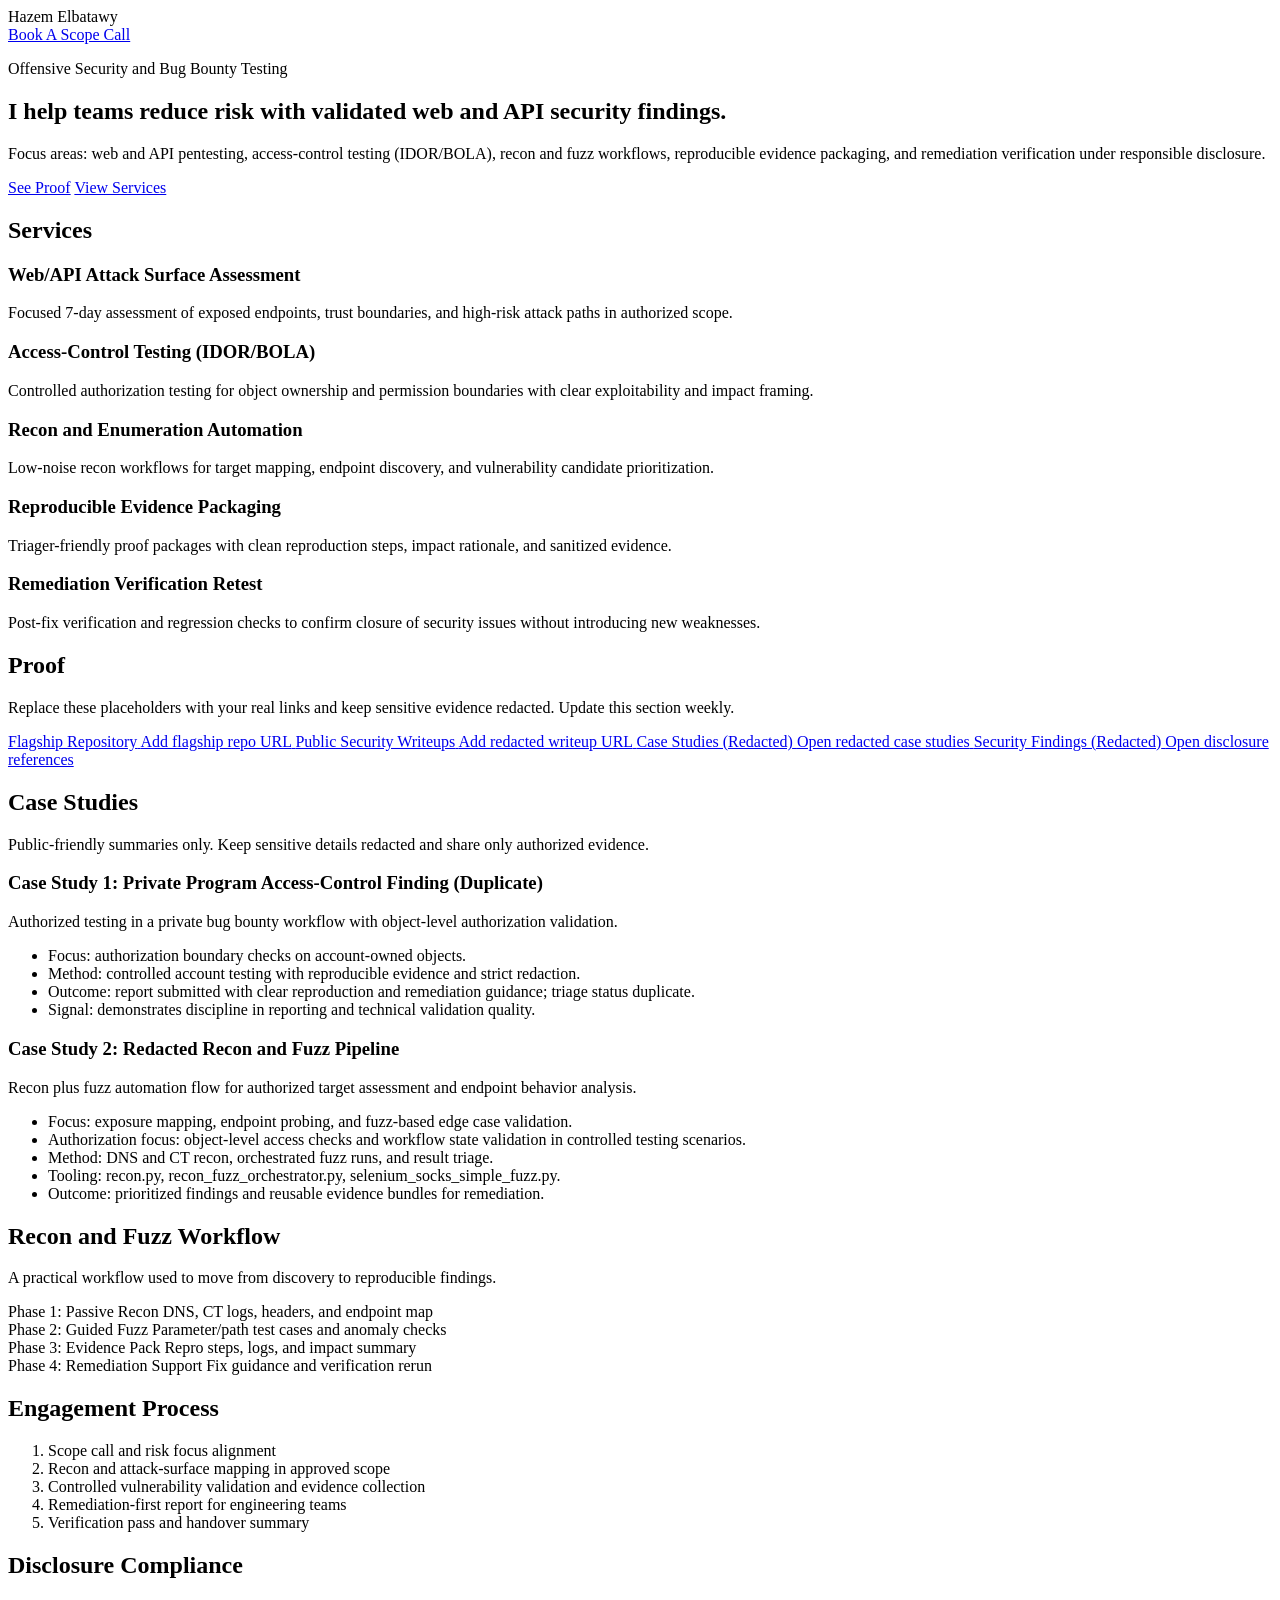
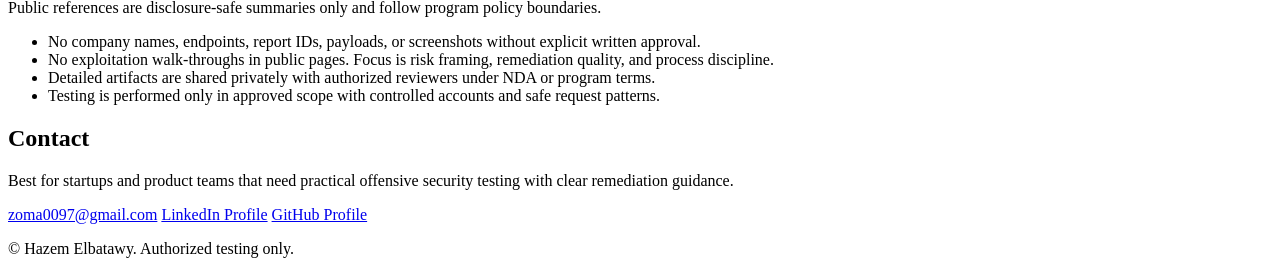
==== docs/index.html @ 7a454ccc "Fix contact mailto link to real email" ====
<!doctype html>
<html lang="en">
  <head>
    <meta charset="UTF-8" />
    <meta name="viewport" content="width=device-width, initial-scale=1.0" />
    <title>Hazem Elbatawy | Offensive Security Researcher</title>
    <meta
      name="description"
      content="Offensive security researcher focused on web and API bug bounty testing, access control validation, recon workflows, and responsible disclosure."
    />
    <link rel="preconnect" href="https://fonts.googleapis.com" />
    <link rel="preconnect" href="https://fonts.gstatic.com" crossorigin />
    <link
      href="https://fonts.googleapis.com/css2?family=Space+Grotesk:wght@400;500;700&family=IBM+Plex+Mono:wght@400;500&display=swap"
      rel="stylesheet"
    />
    <link rel="icon" type="image/svg+xml" href="favicon.svg" />
    <link rel="stylesheet" href="styles.css" />
  </head>
  <body>
    <div class="bg-orb orb-a"></div>
    <div class="bg-orb orb-b"></div>

    <header class="topbar reveal" data-delay="0">
      <div class="brand">Hazem Elbatawy</div>
      <a class="top-cta" href="#contact">Book A Scope Call</a>
    </header>

    <main>
      <section class="hero section reveal" data-delay="80">
        <p class="eyebrow">Offensive Security and Bug Bounty Testing</p>
        <h1>
          I help teams reduce risk with
          <span>validated web and API security findings</span>.
        </h1>
        <p class="lead">
          Focus areas: web and API pentesting, access-control testing (IDOR/BOLA),
          recon and fuzz workflows, reproducible evidence packaging, and
          remediation verification under responsible disclosure.
        </p>
        <div class="hero-actions">
          <a class="btn btn-primary" href="#proof">See Proof</a>
          <a class="btn btn-ghost" href="#services">View Services</a>
        </div>
      </section>

      <section id="services" class="section reveal" data-delay="120">
        <h2>Services</h2>
        <div class="cards">
          <article class="card">
            <h3>Web/API Attack Surface Assessment</h3>
            <p>
              Focused 7-day assessment of exposed endpoints, trust boundaries,
              and high-risk attack paths in authorized scope.
            </p>
          </article>
          <article class="card">
            <h3>Access-Control Testing (IDOR/BOLA)</h3>
            <p>
              Controlled authorization testing for object ownership and
              permission boundaries with clear exploitability and impact framing.
            </p>
          </article>
          <article class="card">
            <h3>Recon and Enumeration Automation</h3>
            <p>
              Low-noise recon workflows for target mapping, endpoint discovery,
              and vulnerability candidate prioritization.
            </p>
          </article>
          <article class="card">
            <h3>Reproducible Evidence Packaging</h3>
            <p>
              Triager-friendly proof packages with clean reproduction steps,
              impact rationale, and sanitized evidence.
            </p>
          </article>
          <article class="card">
            <h3>Remediation Verification Retest</h3>
            <p>
              Post-fix verification and regression checks to confirm closure of
              security issues without introducing new weaknesses.
            </p>
          </article>
        </div>
      </section>

      <section id="proof" class="section reveal" data-delay="160">
        <h2>Proof</h2>
        <p class="section-intro">
          Replace these placeholders with your real links and keep sensitive
          evidence redacted. Update this section weekly.
        </p>
        <div class="proof-grid">
          <a class="proof-item" href="#" aria-label="Flagship repository link">
            <span class="proof-label">Flagship Repository</span>
            <span class="proof-link">Add flagship repo URL</span>
          </a>
          <a class="proof-item" href="#" aria-label="Top pull requests link">
            <span class="proof-label">Public Security Writeups</span>
            <span class="proof-link">Add redacted writeup URL</span>
          </a>
          <a class="proof-item" href="case-studies.html" aria-label="Case studies link">
            <span class="proof-label">Case Studies (Redacted)</span>
            <span class="proof-link">Open redacted case studies</span>
          </a>
          <a class="proof-item" href="security-findings.html" aria-label="Bug bounty references link">
            <span class="proof-label">Security Findings (Redacted)</span>
            <span class="proof-link">Open disclosure references</span>
          </a>
        </div>
      </section>

      <section id="case-studies" class="section reveal" data-delay="190">
        <h2>Case Studies</h2>
        <p class="section-intro">
          Public-friendly summaries only. Keep sensitive details redacted and
          share only authorized evidence.
        </p>
        <div class="cards">
          <article class="card case-card">
            <h3>Case Study 1: Private Program Access-Control Finding (Duplicate)</h3>
            <p>
              Authorized testing in a private bug bounty workflow with
              object-level authorization validation.
            </p>
            <ul class="case-points">
              <li>Focus: authorization boundary checks on account-owned objects.</li>
              <li>
                Method: controlled account testing with reproducible evidence and
                strict redaction.
              </li>
              <li>
                Outcome: report submitted with clear reproduction and remediation
                guidance; triage status duplicate.
              </li>
              <li>
                Signal: demonstrates discipline in reporting and technical
                validation quality.
              </li>
            </ul>
          </article>

          <article class="card case-card">
            <h3>Case Study 2: Redacted Recon and Fuzz Pipeline</h3>
            <p>
              Recon plus fuzz automation flow for authorized target assessment
              and endpoint behavior analysis.
            </p>
            <ul class="case-points">
              <li>
                Focus: exposure mapping, endpoint probing, and fuzz-based edge
                case validation.
              </li>
              <li>
                Authorization focus: object-level access checks and workflow
                state validation in controlled testing scenarios.
              </li>
              <li>
                Method: DNS and CT recon, orchestrated fuzz runs, and result
                triage.
              </li>
              <li>
                Tooling: recon.py, recon_fuzz_orchestrator.py,
                selenium_socks_simple_fuzz.py.
              </li>
              <li>
                Outcome: prioritized findings and reusable evidence bundles for
                remediation.
              </li>
            </ul>
          </article>
        </div>
      </section>

      <section id="recon-fuzz" class="section reveal" data-delay="200">
        <h2>Recon and Fuzz Workflow</h2>
        <p class="section-intro">
          A practical workflow used to move from discovery to reproducible
          findings.
        </p>
        <div class="proof-grid">
          <div class="proof-item" aria-label="Passive recon phase">
            <span class="proof-label">Phase 1: Passive Recon</span>
            <span class="proof-link">DNS, CT logs, headers, and endpoint map</span>
          </div>
          <div class="proof-item" aria-label="Guided fuzz phase">
            <span class="proof-label">Phase 2: Guided Fuzz</span>
            <span class="proof-link">Parameter/path test cases and anomaly checks</span>
          </div>
          <div class="proof-item" aria-label="Evidence phase">
            <span class="proof-label">Phase 3: Evidence Pack</span>
            <span class="proof-link">Repro steps, logs, and impact summary</span>
          </div>
          <div class="proof-item" aria-label="Remediation phase">
            <span class="proof-label">Phase 4: Remediation Support</span>
            <span class="proof-link">Fix guidance and verification rerun</span>
          </div>
        </div>
      </section>

      <section class="section reveal" data-delay="220">
        <h2>Engagement Process</h2>
        <ol class="process">
          <li>Scope call and risk focus alignment</li>
          <li>Recon and attack-surface mapping in approved scope</li>
          <li>Controlled vulnerability validation and evidence collection</li>
          <li>Remediation-first report for engineering teams</li>
          <li>Verification pass and handover summary</li>
        </ol>
      </section>

      <section id="disclosure-compliance" class="section reveal" data-delay="235">
        <h2>Disclosure Compliance</h2>
        <p class="section-intro">
          Public references are disclosure-safe summaries only and follow program
          policy boundaries.
        </p>
        <ul class="process">
          <li>
            No company names, endpoints, report IDs, payloads, or screenshots
            without explicit written approval.
          </li>
          <li>
            No exploitation walk-throughs in public pages. Focus is risk framing,
            remediation quality, and process discipline.
          </li>
          <li>
            Detailed artifacts are shared privately with authorized reviewers
            under NDA or program terms.
          </li>
          <li>
            Testing is performed only in approved scope with controlled accounts
            and safe request patterns.
          </li>
        </ul>
      </section>

      <section id="contact" class="section contact reveal" data-delay="250">
        <h2>Contact</h2>
        <p>
          Best for startups and product teams that need practical offensive
          security testing with clear remediation guidance.
        </p>
        <div class="contact-grid">
          <a href="mailto:zoma0097@gmail.com">zoma0097@gmail.com</a>
          <a href="https://www.linkedin.com/" target="_blank" rel="noreferrer"
            >LinkedIn Profile</a
          >
          <a href="https://github.com/" target="_blank" rel="noreferrer"
            >GitHub Profile</a
          >
        </div>
      </section>
    </main>

    <footer class="footer reveal" data-delay="290">
      <p>© <span id="year"></span> Hazem Elbatawy. Authorized testing only.</p>
    </footer>

    <script src="script.js"></script>
  </body>
</html>
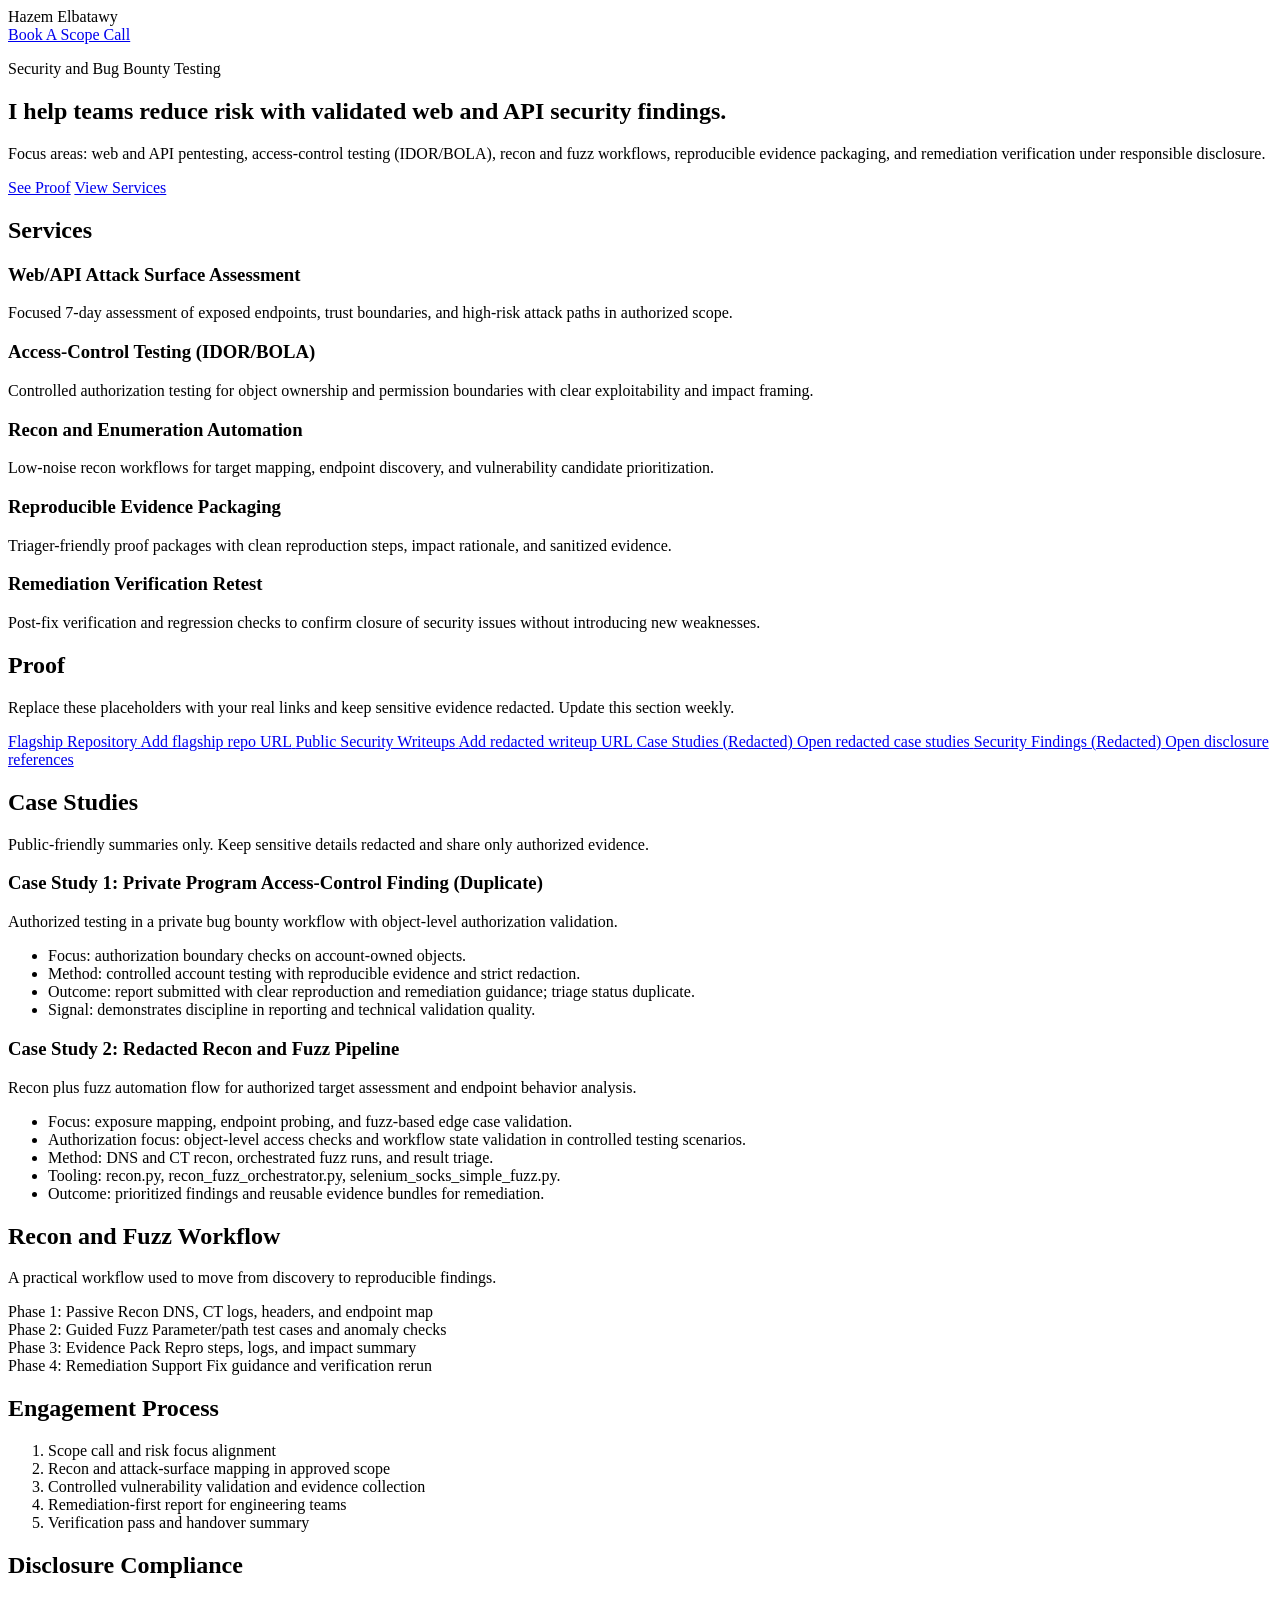
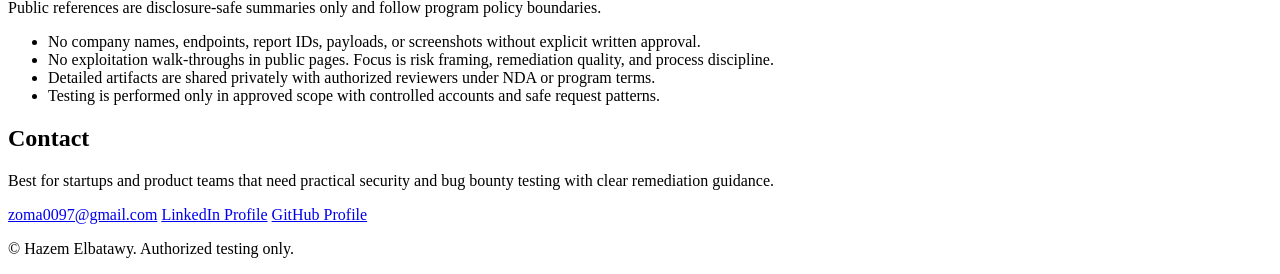
==== commit 54e02dc6: "Update portfolio security wording" ====
--- a/docs/index.html
+++ b/docs/index.html
@@ -3,11 +3,60 @@
   <head>
     <meta charset="UTF-8" />
     <meta name="viewport" content="width=device-width, initial-scale=1.0" />
-    <title>Hazem Elbatawy | Offensive Security Researcher</title>
+    <title>Hazem Elbatawy | Security and Bug Bounty Researcher</title>
     <meta
       name="description"
-      content="Offensive security researcher focused on web and API bug bounty testing, access control validation, recon workflows, and responsible disclosure."
-    />
+      content="Security and bug bounty researcher focused on web and API bug bounty testing, access control validation, recon workflows, and responsible disclosure."
+    />
+    <meta
+      name="keywords"
+      content="Security, Bug Bounty, API Security, Web Security, IDOR, BOLA, AppSec, Security Researcher"
+    />
+    <meta name="author" content="Hazem Elbatawy" />
+    <meta name="robots" content="index,follow,max-image-preview:large" />
+    <link rel="canonical" href="https://zoma00.github.io/hazem-elbatawy-portfolio/" />
+    <meta property="og:type" content="website" />
+    <meta property="og:title" content="Hazem Elbatawy | Security and Bug Bounty Researcher" />
+    <meta
+      property="og:description"
+      content="Security and bug bounty researcher focused on web and API bug bounty testing, access control validation, recon workflows, and responsible disclosure."
+    />
+    <meta property="og:url" content="https://zoma00.github.io/hazem-elbatawy-portfolio/" />
+    <meta property="og:image" content="https://zoma00.github.io/hazem-elbatawy-portfolio/favicon.svg" />
+    <meta name="twitter:card" content="summary_large_image" />
+    <meta name="twitter:title" content="Hazem Elbatawy | Security and Bug Bounty Researcher" />
+    <meta
+      name="twitter:description"
+      content="Security and bug bounty researcher focused on web and API bug bounty testing, access control validation, recon workflows, and responsible disclosure."
+    />
+    <meta name="twitter:image" content="https://zoma00.github.io/hazem-elbatawy-portfolio/favicon.svg" />
+    <script type="application/ld+json">
+      {
+        "@context": "https://schema.org",
+        "@type": "Person",
+        "name": "Hazem Elbatawy",
+        "url": "https://zoma00.github.io/hazem-elbatawy-portfolio/",
+        "jobTitle": "Security and Bug Bounty Researcher",
+        "sameAs": [
+          "https://github.com/zoma00",
+          "https://www.linkedin.com/"
+        ]
+      }
+    </script>
+    <!-- Google Tag Manager -->
+    <script>
+      (function(w, d, s, l, i) {
+        w[l] = w[l] || [];
+        w[l].push({"gtm.start": new Date().getTime(), event: "gtm.js"});
+        var f = d.getElementsByTagName(s)[0],
+          j = d.createElement(s),
+          dl = l != "dataLayer" ? "&l=" + l : "";
+        j.async = true;
+        j.src = "https://www.googletagmanager.com/gtm.js?id=" + i + dl;
+        f.parentNode.insertBefore(j, f);
+      })(window, document, "script", "dataLayer", "GTM-KFRKB62Q");
+    </script>
+    <!-- End Google Tag Manager -->
     <link rel="preconnect" href="https://fonts.googleapis.com" />
     <link rel="preconnect" href="https://fonts.gstatic.com" crossorigin />
     <link
@@ -18,6 +67,16 @@
     <link rel="stylesheet" href="styles.css" />
   </head>
   <body>
+    <!-- Google Tag Manager (noscript) -->
+    <noscript>
+      <iframe
+        src="https://www.googletagmanager.com/ns.html?id=GTM-KFRKB62Q"
+        height="0"
+        width="0"
+        style="display: none; visibility: hidden"
+      ></iframe>
+    </noscript>
+    <!-- End Google Tag Manager (noscript) -->
     <div class="bg-orb orb-a"></div>
     <div class="bg-orb orb-b"></div>
 
@@ -28,7 +87,7 @@
 
     <main>
       <section class="hero section reveal" data-delay="80">
-        <p class="eyebrow">Offensive Security and Bug Bounty Testing</p>
+        <p class="eyebrow">Security and Bug Bounty Testing</p>
         <h1>
           I help teams reduce risk with
           <span>validated web and API security findings</span>.
@@ -239,8 +298,7 @@
       <section id="contact" class="section contact reveal" data-delay="250">
         <h2>Contact</h2>
         <p>
-          Best for startups and product teams that need practical offensive
-          security testing with clear remediation guidance.
+          Best for startups and product teams that need practical security and bug bounty testing with clear remediation guidance.
         </p>
         <div class="contact-grid">
           <a href="mailto:zoma0097@gmail.com">zoma0097@gmail.com</a>
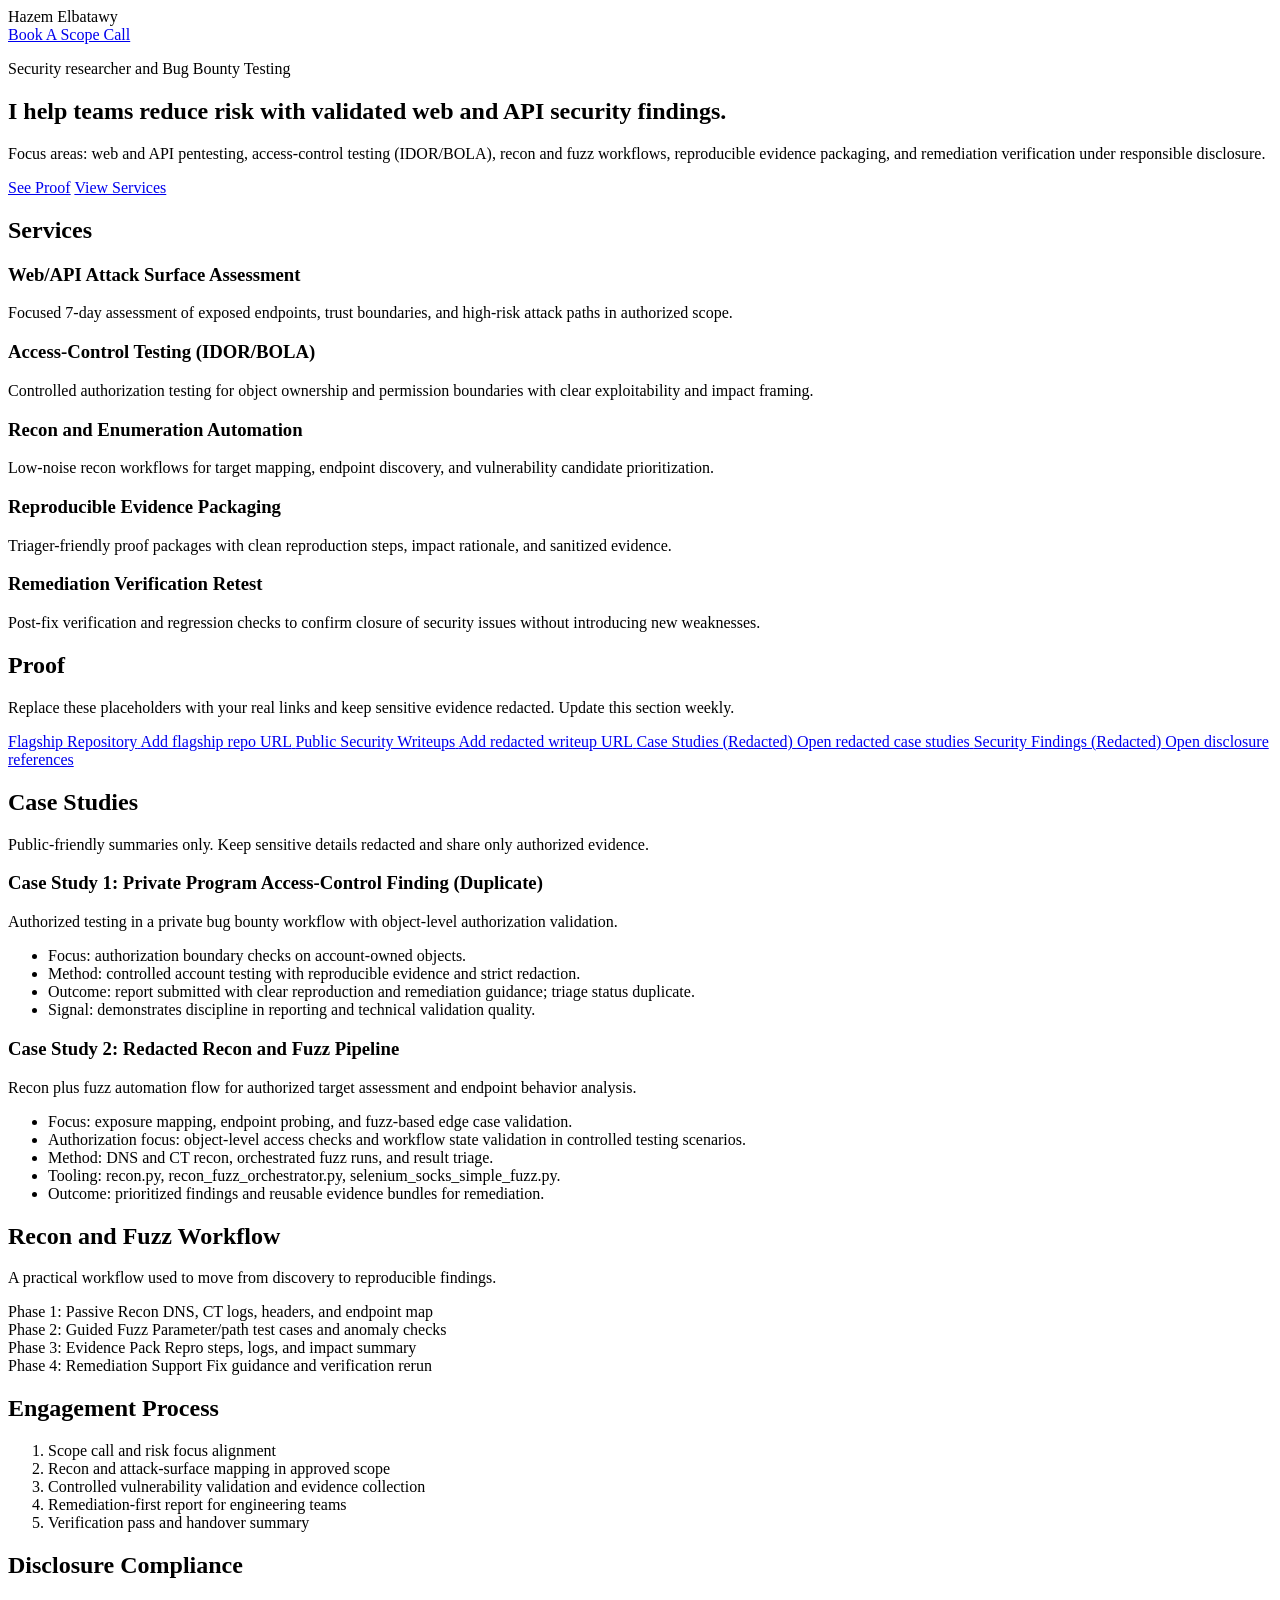
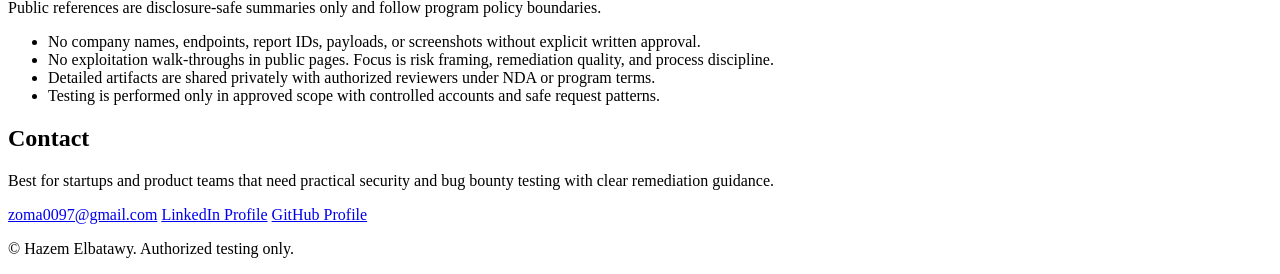
==== commit bf0ed0d7: "Update hero security wording" ====
--- a/docs/index.html
+++ b/docs/index.html
@@ -87,7 +87,7 @@
 
     <main>
       <section class="hero section reveal" data-delay="80">
-        <p class="eyebrow">Security and Bug Bounty Testing</p>
+        <p class="eyebrow">Security researcher and Bug Bounty Testing</p>
         <h1>
           I help teams reduce risk with
           <span>validated web and API security findings</span>.
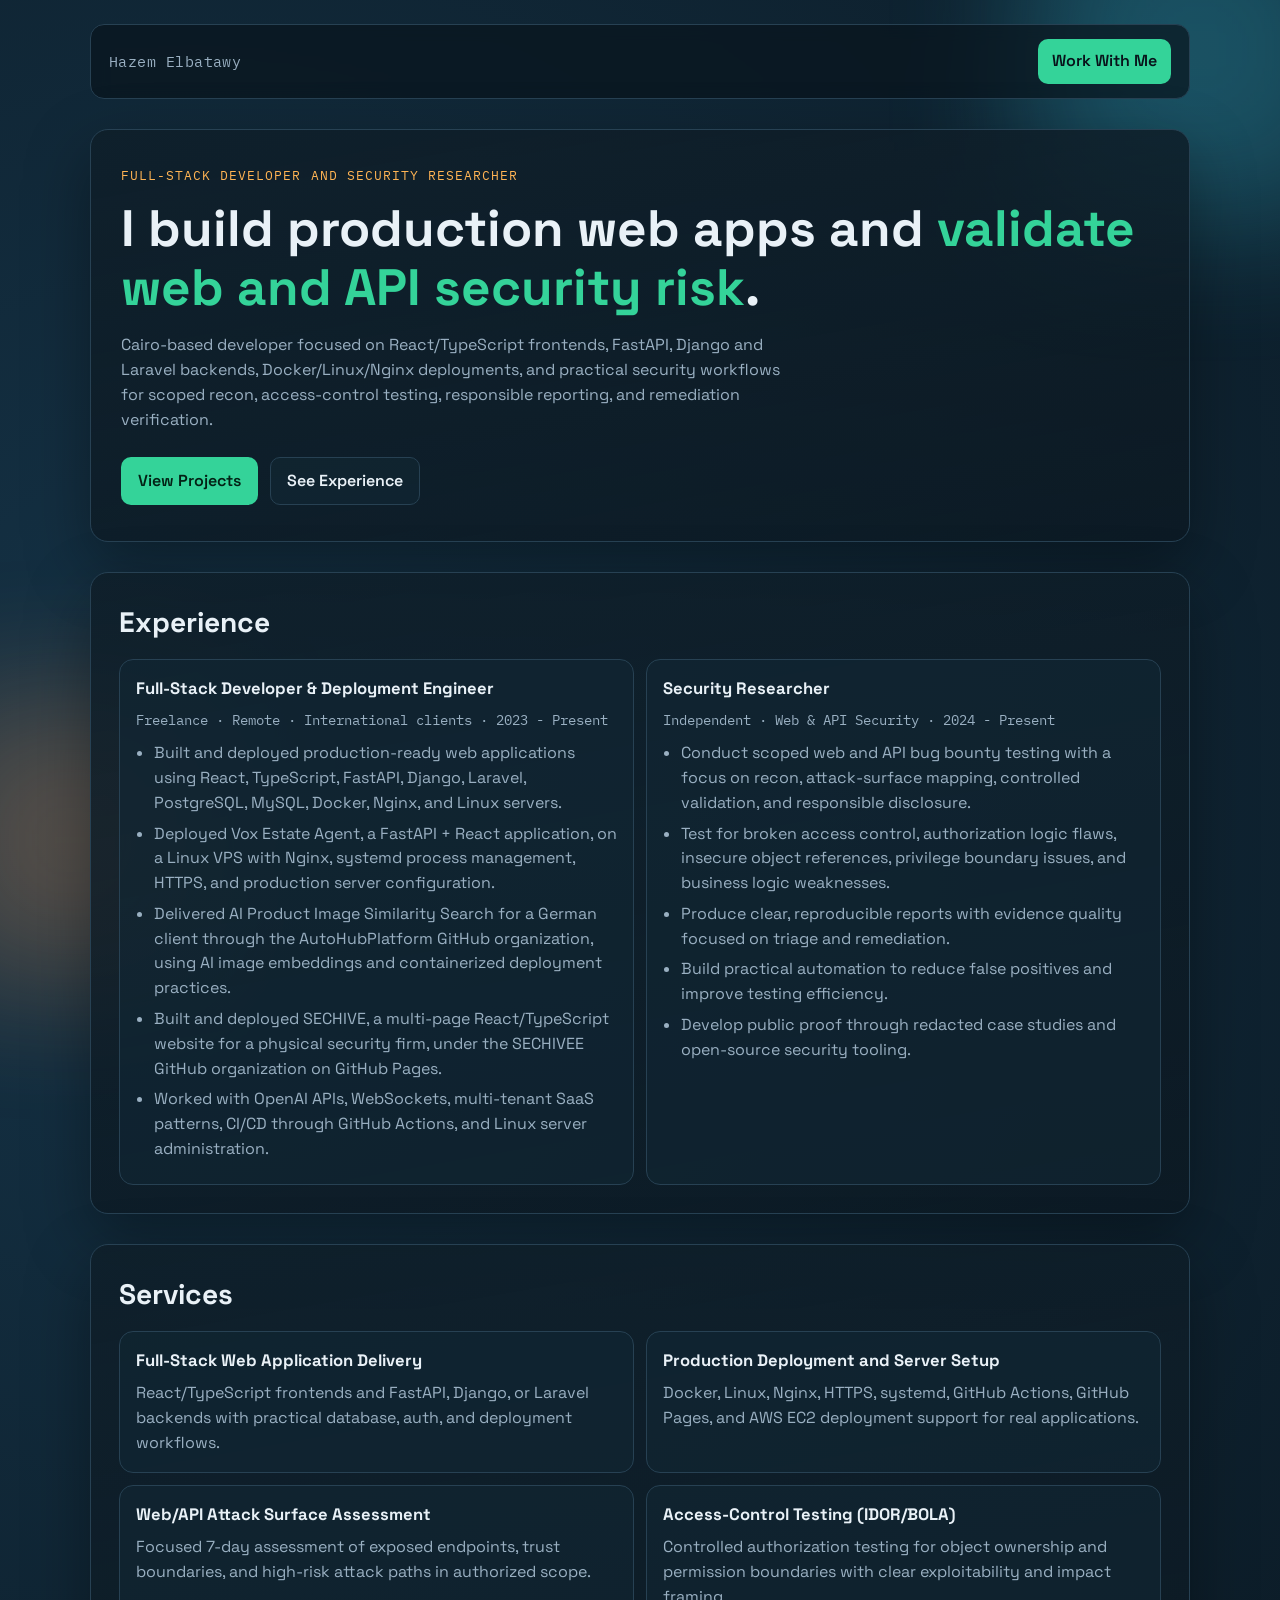
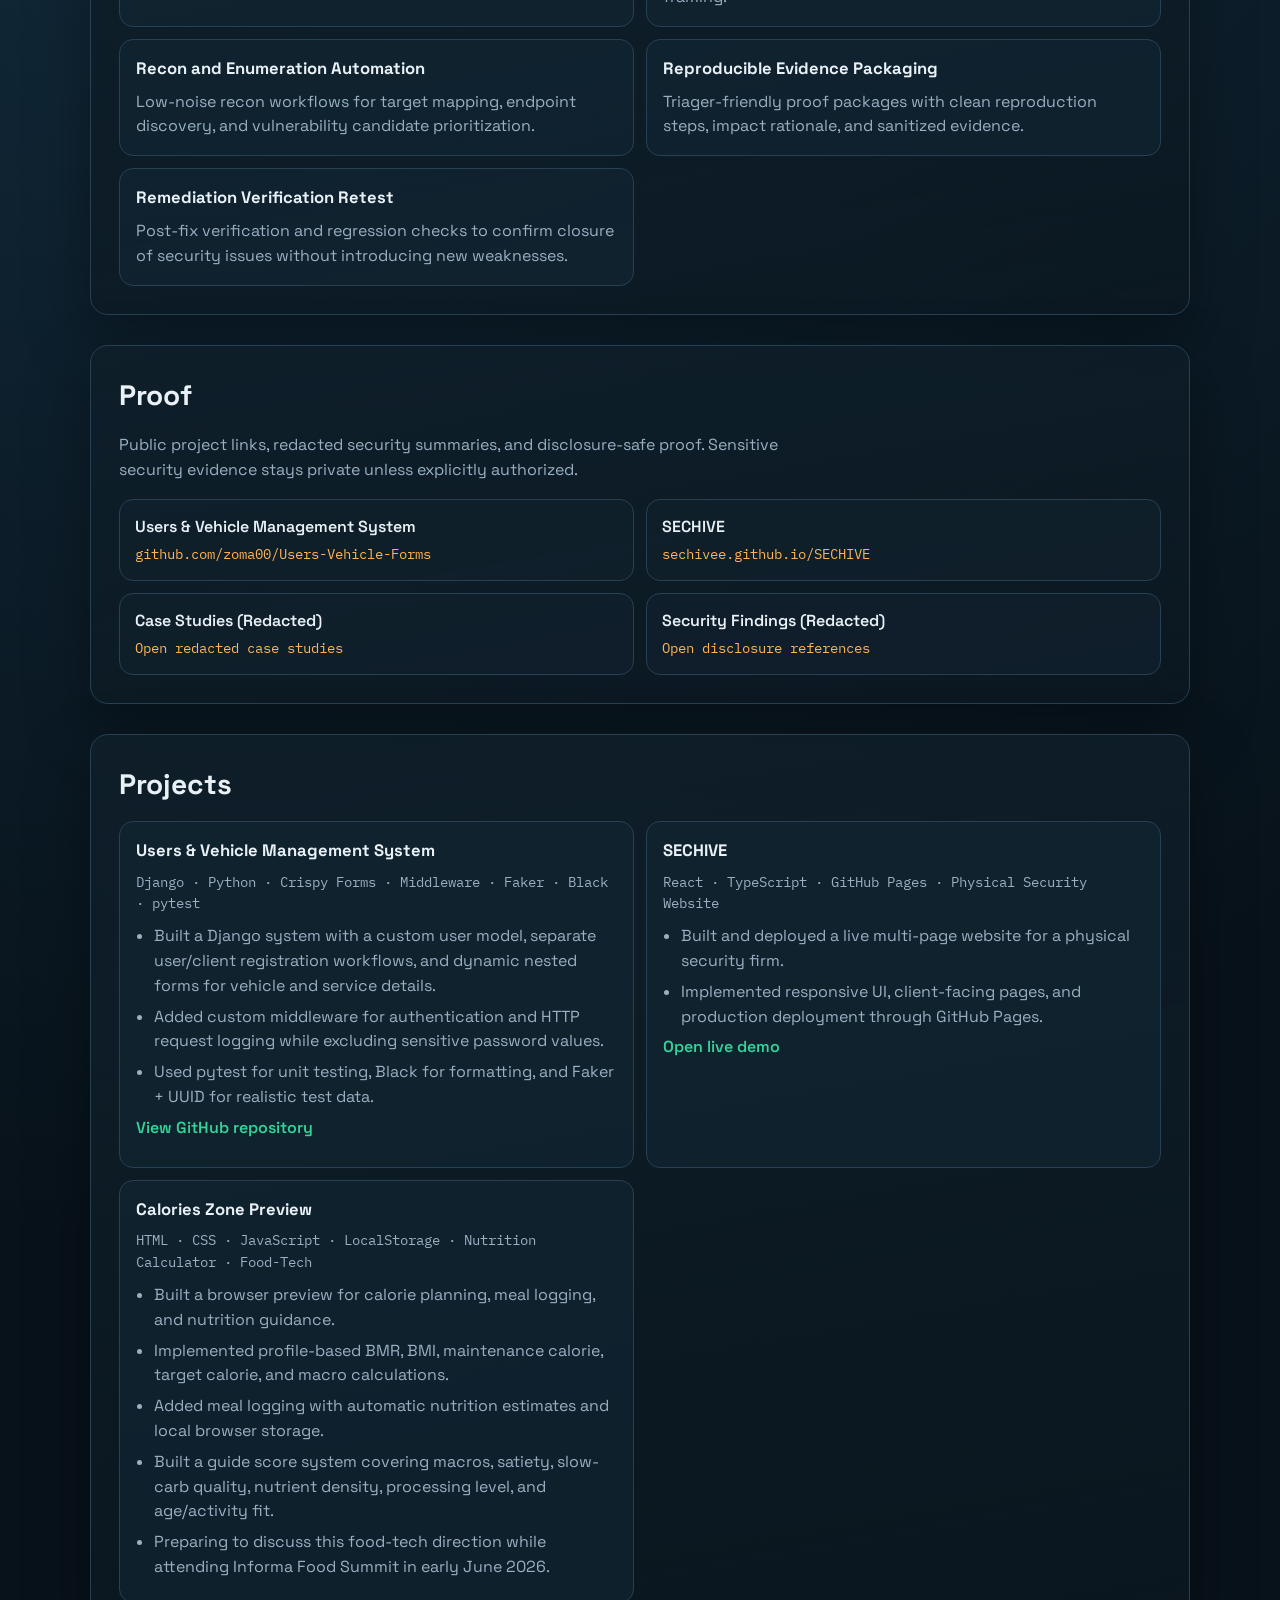
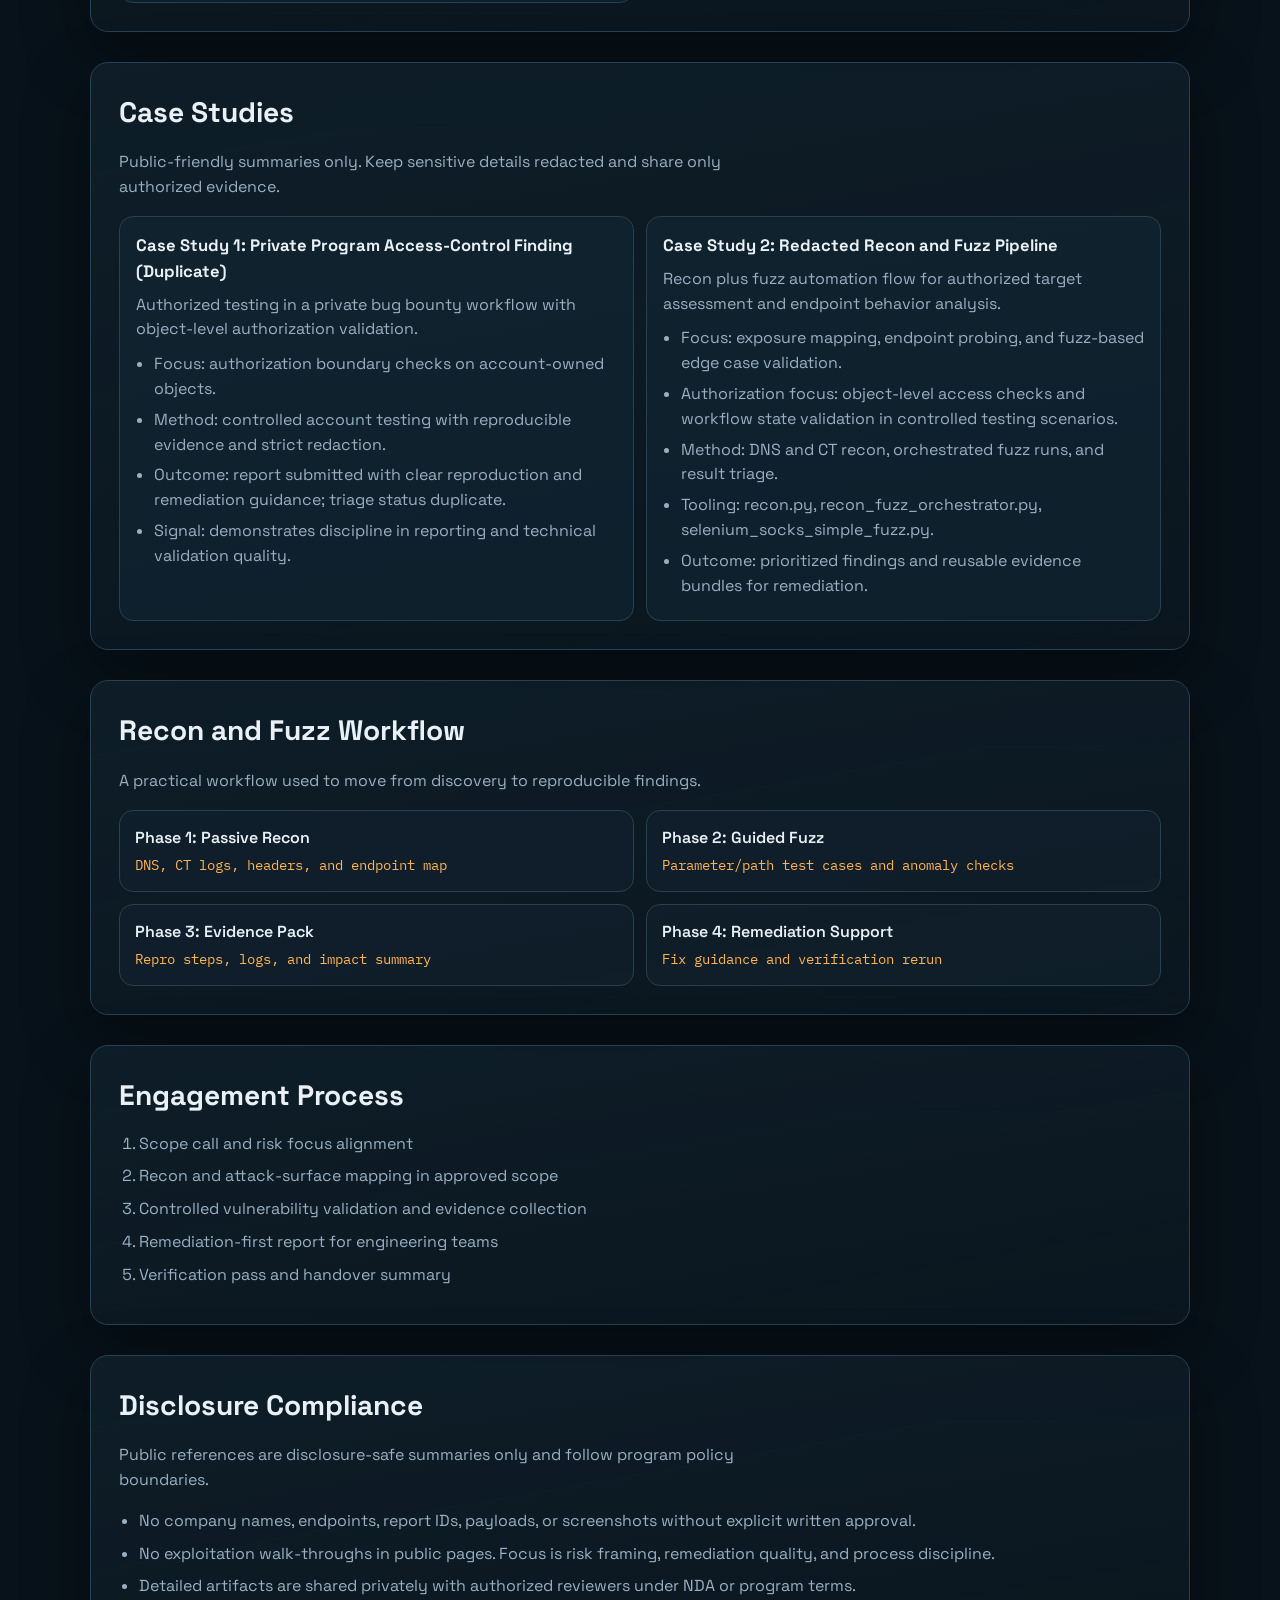
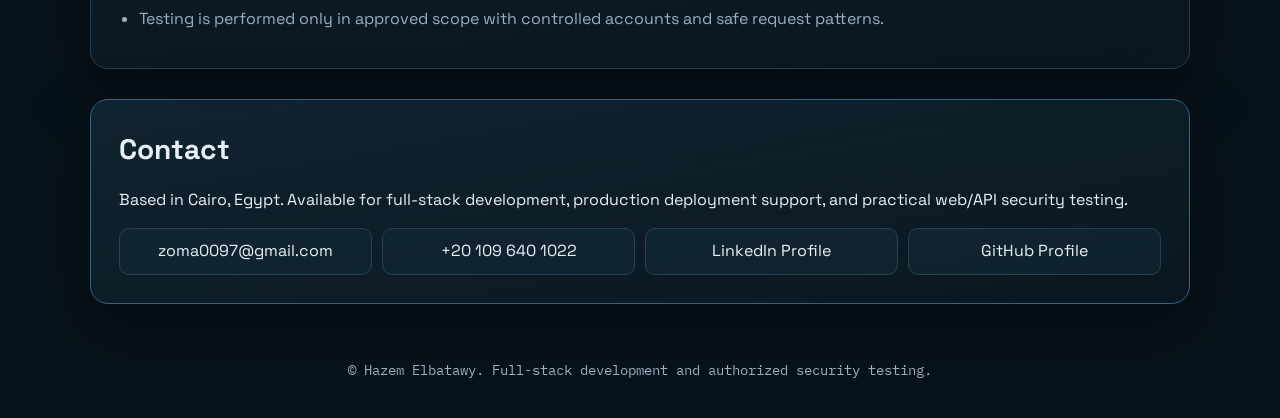
==== commit fad97d67: "Sync deployed portfolio pages" ====
--- a/docs/index.html
+++ b/docs/index.html
@@ -3,31 +3,31 @@
   <head>
     <meta charset="UTF-8" />
     <meta name="viewport" content="width=device-width, initial-scale=1.0" />
-    <title>Hazem Elbatawy | Security and Bug Bounty Researcher</title>
+    <title>Hazem Elbatawy | Full-Stack Developer and Security Researcher</title>
     <meta
       name="description"
-      content="Security and bug bounty researcher focused on web and API bug bounty testing, access control validation, recon workflows, and responsible disclosure."
+      content="Full-stack developer and security researcher in Cairo, Egypt, building React, TypeScript, FastAPI, Django, Laravel, Docker, AWS, and practical web/API security workflows."
     />
     <meta
       name="keywords"
-      content="Security, Bug Bounty, API Security, Web Security, IDOR, BOLA, AppSec, Security Researcher"
+      content="Full-Stack Developer, Security Researcher, React, TypeScript, FastAPI, Django, Laravel, Docker, AWS, API Security, Bug Bounty"
     />
     <meta name="author" content="Hazem Elbatawy" />
     <meta name="robots" content="index,follow,max-image-preview:large" />
     <link rel="canonical" href="https://zoma00.github.io/hazem-elbatawy-portfolio/" />
     <meta property="og:type" content="website" />
-    <meta property="og:title" content="Hazem Elbatawy | Security and Bug Bounty Researcher" />
+    <meta property="og:title" content="Hazem Elbatawy | Full-Stack Developer and Security Researcher" />
     <meta
       property="og:description"
-      content="Security and bug bounty researcher focused on web and API bug bounty testing, access control validation, recon workflows, and responsible disclosure."
+      content="Full-stack developer and security researcher building production-ready web applications, deployment workflows, and practical web/API security testing."
     />
     <meta property="og:url" content="https://zoma00.github.io/hazem-elbatawy-portfolio/" />
     <meta property="og:image" content="https://zoma00.github.io/hazem-elbatawy-portfolio/favicon.svg" />
     <meta name="twitter:card" content="summary_large_image" />
-    <meta name="twitter:title" content="Hazem Elbatawy | Security and Bug Bounty Researcher" />
+    <meta name="twitter:title" content="Hazem Elbatawy | Full-Stack Developer and Security Researcher" />
     <meta
       name="twitter:description"
-      content="Security and bug bounty researcher focused on web and API bug bounty testing, access control validation, recon workflows, and responsible disclosure."
+      content="Full-stack developer and security researcher building production-ready web applications, deployment workflows, and practical web/API security testing."
     />
     <meta name="twitter:image" content="https://zoma00.github.io/hazem-elbatawy-portfolio/favicon.svg" />
     <script type="application/ld+json">
@@ -36,7 +36,7 @@
         "@type": "Person",
         "name": "Hazem Elbatawy",
         "url": "https://zoma00.github.io/hazem-elbatawy-portfolio/",
-        "jobTitle": "Security and Bug Bounty Researcher",
+        "jobTitle": "Full-Stack Developer and Security Researcher",
         "sameAs": [
           "https://github.com/zoma00",
           "https://www.linkedin.com/"
@@ -82,24 +82,90 @@
 
     <header class="topbar reveal" data-delay="0">
       <div class="brand">Hazem Elbatawy</div>
-      <a class="top-cta" href="#contact">Book A Scope Call</a>
+      <a class="top-cta" href="#contact">Work With Me</a>
     </header>
 
     <main>
       <section class="hero section reveal" data-delay="80">
-        <p class="eyebrow">Security researcher and Bug Bounty Testing</p>
+        <p class="eyebrow">Full-Stack Developer and Security Researcher</p>
         <h1>
-          I help teams reduce risk with
-          <span>validated web and API security findings</span>.
+          I build production web apps and
+          <span>validate web and API security risk</span>.
         </h1>
         <p class="lead">
-          Focus areas: web and API pentesting, access-control testing (IDOR/BOLA),
-          recon and fuzz workflows, reproducible evidence packaging, and
-          remediation verification under responsible disclosure.
+          Cairo-based developer focused on React/TypeScript frontends, FastAPI,
+          Django and Laravel backends, Docker/Linux/Nginx deployments, and
+          practical security workflows for scoped recon, access-control testing,
+          responsible reporting, and remediation verification.
         </p>
         <div class="hero-actions">
-          <a class="btn btn-primary" href="#proof">See Proof</a>
-          <a class="btn btn-ghost" href="#services">View Services</a>
+          <a class="btn btn-primary" href="#projects">View Projects</a>
+          <a class="btn btn-ghost" href="#experience">See Experience</a>
+        </div>
+      </section>
+
+      <section id="experience" class="section reveal" data-delay="110">
+        <h2>Experience</h2>
+        <div class="cards">
+          <article class="card case-card">
+            <h3>Full-Stack Developer &amp; Deployment Engineer</h3>
+            <p class="role-meta">Freelance &middot; Remote &middot; International clients &middot; 2023 - Present</p>
+            <ul class="case-points">
+              <li>
+                Built and deployed production-ready web applications using
+                React, TypeScript, FastAPI, Django, Laravel, PostgreSQL, MySQL,
+                Docker, Nginx, and Linux servers.
+              </li>
+              <li>
+                Deployed Vox Estate Agent, a FastAPI + React application, on a
+                Linux VPS with Nginx, systemd process management, HTTPS, and
+                production server configuration.
+              </li>
+              <li>
+                Delivered AI Product Image Similarity Search for a German client
+                through the AutoHubPlatform GitHub organization, using AI image
+                embeddings and containerized deployment practices.
+              </li>
+              <li>
+                Built and deployed SECHIVE, a multi-page React/TypeScript website
+                for a physical security firm, under the SECHIVEE GitHub
+                organization on GitHub Pages.
+              </li>
+              <li>
+                Worked with OpenAI APIs, WebSockets, multi-tenant SaaS patterns,
+                CI/CD through GitHub Actions, and Linux server administration.
+              </li>
+            </ul>
+          </article>
+
+          <article class="card case-card">
+            <h3>Security Researcher</h3>
+            <p class="role-meta">Independent &middot; Web &amp; API Security &middot; 2024 - Present</p>
+            <ul class="case-points">
+              <li>
+                Conduct scoped web and API bug bounty testing with a focus on
+                recon, attack-surface mapping, controlled validation, and
+                responsible disclosure.
+              </li>
+              <li>
+                Test for broken access control, authorization logic flaws,
+                insecure object references, privilege boundary issues, and
+                business logic weaknesses.
+              </li>
+              <li>
+                Produce clear, reproducible reports with evidence quality focused
+                on triage and remediation.
+              </li>
+              <li>
+                Build practical automation to reduce false positives and improve
+                testing efficiency.
+              </li>
+              <li>
+                Develop public proof through redacted case studies and
+                open-source security tooling.
+              </li>
+            </ul>
+          </article>
         </div>
       </section>
 
@@ -107,6 +173,20 @@
         <h2>Services</h2>
         <div class="cards">
           <article class="card">
+            <h3>Full-Stack Web Application Delivery</h3>
+            <p>
+              React/TypeScript frontends and FastAPI, Django, or Laravel
+              backends with practical database, auth, and deployment workflows.
+            </p>
+          </article>
+          <article class="card">
+            <h3>Production Deployment and Server Setup</h3>
+            <p>
+              Docker, Linux, Nginx, HTTPS, systemd, GitHub Actions, GitHub Pages,
+              and AWS EC2 deployment support for real applications.
+            </p>
+          </article>
+          <article class="card">
             <h3>Web/API Attack Surface Assessment</h3>
             <p>
               Focused 7-day assessment of exposed endpoints, trust boundaries,
@@ -147,17 +227,18 @@
       <section id="proof" class="section reveal" data-delay="160">
         <h2>Proof</h2>
         <p class="section-intro">
-          Replace these placeholders with your real links and keep sensitive
-          evidence redacted. Update this section weekly.
+          Public project links, redacted security summaries, and disclosure-safe
+          proof. Sensitive security evidence stays private unless explicitly
+          authorized.
         </p>
         <div class="proof-grid">
-          <a class="proof-item" href="#" aria-label="Flagship repository link">
-            <span class="proof-label">Flagship Repository</span>
-            <span class="proof-link">Add flagship repo URL</span>
+          <a class="proof-item" href="https://github.com/zoma00/Users-Vehicle-Forms" target="_blank" rel="noreferrer" aria-label="Users and Vehicle Management System repository link">
+            <span class="proof-label">Users &amp; Vehicle Management System</span>
+            <span class="proof-link">github.com/zoma00/Users-Vehicle-Forms</span>
           </a>
-          <a class="proof-item" href="#" aria-label="Top pull requests link">
-            <span class="proof-label">Public Security Writeups</span>
-            <span class="proof-link">Add redacted writeup URL</span>
+          <a class="proof-item" href="https://sechivee.github.io/SECHIVE/" target="_blank" rel="noreferrer" aria-label="SECHIVE live website link">
+            <span class="proof-label">SECHIVE</span>
+            <span class="proof-link">sechivee.github.io/SECHIVE</span>
           </a>
           <a class="proof-item" href="case-studies.html" aria-label="Case studies link">
             <span class="proof-label">Case Studies (Redacted)</span>
@@ -167,6 +248,79 @@
             <span class="proof-label">Security Findings (Redacted)</span>
             <span class="proof-link">Open disclosure references</span>
           </a>
+        </div>
+      </section>
+
+      <section id="projects" class="section reveal" data-delay="175">
+        <h2>Projects</h2>
+        <div class="cards">
+          <article class="card case-card">
+            <h3>Users &amp; Vehicle Management System</h3>
+            <p class="role-meta">Django &middot; Python &middot; Crispy Forms &middot; Middleware &middot; Faker &middot; Black &middot; pytest</p>
+            <ul class="case-points">
+              <li>
+                Built a Django system with a custom user model, separate
+                user/client registration workflows, and dynamic nested forms for
+                vehicle and service details.
+              </li>
+              <li>
+                Added custom middleware for authentication and HTTP request
+                logging while excluding sensitive password values.
+              </li>
+              <li>
+                Used pytest for unit testing, Black for formatting, and Faker +
+                UUID for realistic test data.
+              </li>
+            </ul>
+            <p class="project-link">
+              <a href="https://github.com/zoma00/Users-Vehicle-Forms" target="_blank" rel="noreferrer">View GitHub repository</a>
+            </p>
+          </article>
+
+          <article class="card case-card">
+            <h3>SECHIVE</h3>
+            <p class="role-meta">React &middot; TypeScript &middot; GitHub Pages &middot; Physical Security Website</p>
+            <ul class="case-points">
+              <li>
+                Built and deployed a live multi-page website for a physical
+                security firm.
+              </li>
+              <li>
+                Implemented responsive UI, client-facing pages, and production
+                deployment through GitHub Pages.
+              </li>
+            </ul>
+            <p class="project-link">
+              <a href="https://sechivee.github.io/SECHIVE/" target="_blank" rel="noreferrer">Open live demo</a>
+            </p>
+          </article>
+
+          <article class="card case-card">
+            <h3>Calories Zone Preview</h3>
+            <p class="role-meta">HTML &middot; CSS &middot; JavaScript &middot; LocalStorage &middot; Nutrition Calculator &middot; Food-Tech</p>
+            <ul class="case-points">
+              <li>
+                Built a browser preview for calorie planning, meal logging, and
+                nutrition guidance.
+              </li>
+              <li>
+                Implemented profile-based BMR, BMI, maintenance calorie, target
+                calorie, and macro calculations.
+              </li>
+              <li>
+                Added meal logging with automatic nutrition estimates and local
+                browser storage.
+              </li>
+              <li>
+                Built a guide score system covering macros, satiety, slow-carb
+                quality, nutrient density, processing level, and age/activity fit.
+              </li>
+              <li>
+                Preparing to discuss this food-tech direction while attending
+                Informa Food Summit in early June 2026.
+              </li>
+            </ul>
+          </article>
         </div>
       </section>
 
@@ -298,14 +452,16 @@
       <section id="contact" class="section contact reveal" data-delay="250">
         <h2>Contact</h2>
         <p>
-          Best for startups and product teams that need practical security and bug bounty testing with clear remediation guidance.
+          Based in Cairo, Egypt. Available for full-stack development,
+          production deployment support, and practical web/API security testing.
         </p>
         <div class="contact-grid">
           <a href="mailto:zoma0097@gmail.com">zoma0097@gmail.com</a>
+          <a href="tel:+201096401022">+20 109 640 1022</a>
           <a href="https://www.linkedin.com/" target="_blank" rel="noreferrer"
             >LinkedIn Profile</a
           >
-          <a href="https://github.com/" target="_blank" rel="noreferrer"
+          <a href="https://github.com/zoma00" target="_blank" rel="noreferrer"
             >GitHub Profile</a
           >
         </div>
@@ -313,7 +469,7 @@
     </main>
 
     <footer class="footer reveal" data-delay="290">
-      <p>© <span id="year"></span> Hazem Elbatawy. Authorized testing only.</p>
+      <p>© <span id="year"></span> Hazem Elbatawy. Full-stack development and authorized security testing.</p>
     </footer>
 
     <script src="script.js"></script>
--- a/docs/styles.css
+++ b/docs/styles.css
@@ -0,0 +1,358 @@
+:root {
+  --bg: #08121a;
+  --panel: #0f1f2a;
+  --panel-2: #132836;
+  --text: #e9f1f7;
+  --muted: #9ab0c2;
+  --accent: #34d399;
+  --accent-2: #ffb454;
+  --line: #274153;
+  --shadow: 0 24px 64px rgba(0, 0, 0, 0.35);
+}
+
+* {
+  box-sizing: border-box;
+}
+
+html,
+body {
+  margin: 0;
+  padding: 0;
+}
+
+body {
+  font-family: "Space Grotesk", sans-serif;
+  background: radial-gradient(circle at 15% 15%, #153347 0%, var(--bg) 45%),
+    linear-gradient(160deg, #071018 0%, #0a1822 55%, #0d2230 100%);
+  color: var(--text);
+  min-height: 100vh;
+  line-height: 1.55;
+  overflow-x: hidden;
+}
+
+.bg-orb {
+  position: fixed;
+  z-index: -1;
+  filter: blur(70px);
+  opacity: 0.28;
+}
+
+.orb-a {
+  width: 340px;
+  height: 340px;
+  background: #3dd5f3;
+  top: -120px;
+  right: -90px;
+  animation: driftA 10s ease-in-out infinite alternate;
+}
+
+.orb-b {
+  width: 280px;
+  height: 280px;
+  background: #ff9f5a;
+  bottom: -80px;
+  left: -70px;
+  animation: driftB 12s ease-in-out infinite alternate;
+}
+
+@keyframes driftA {
+  from {
+    transform: translate(0, 0);
+  }
+  to {
+    transform: translate(-30px, 20px);
+  }
+}
+
+@keyframes driftB {
+  from {
+    transform: translate(0, 0);
+  }
+  to {
+    transform: translate(20px, -30px);
+  }
+}
+
+.topbar {
+  width: min(1100px, 92vw);
+  margin: 24px auto 0;
+  padding: 14px 18px;
+  border: 1px solid var(--line);
+  border-radius: 14px;
+  background: rgba(9, 20, 29, 0.7);
+  backdrop-filter: blur(8px);
+  display: flex;
+  justify-content: space-between;
+  align-items: center;
+}
+
+.brand {
+  font-family: "IBM Plex Mono", monospace;
+  letter-spacing: 0.03em;
+  font-size: 0.95rem;
+  color: var(--muted);
+}
+
+.top-cta {
+  color: var(--bg);
+  background: var(--accent);
+  text-decoration: none;
+  font-weight: 600;
+  padding: 10px 14px;
+  border-radius: 10px;
+  transition: transform 180ms ease;
+}
+
+.top-cta:hover {
+  transform: translateY(-1px);
+}
+
+main {
+  width: min(1100px, 92vw);
+  margin: 26px auto 56px;
+}
+
+.section {
+  margin: 30px 0;
+  padding: 28px;
+  border-radius: 18px;
+  background: linear-gradient(170deg, rgba(15, 31, 42, 0.9), rgba(12, 24, 33, 0.75));
+  border: 1px solid var(--line);
+  box-shadow: var(--shadow);
+}
+
+.hero {
+  padding: 36px 30px;
+}
+
+.eyebrow {
+  font-family: "IBM Plex Mono", monospace;
+  color: var(--accent-2);
+  text-transform: uppercase;
+  font-size: 0.8rem;
+  letter-spacing: 0.08em;
+  margin: 0 0 14px;
+}
+
+h1,
+h2,
+h3 {
+  margin: 0;
+}
+
+h1 {
+  font-size: clamp(1.9rem, 4vw, 3.2rem);
+  line-height: 1.15;
+}
+
+h1 span {
+  color: var(--accent);
+}
+
+h2 {
+  font-size: clamp(1.4rem, 2.2vw, 2rem);
+  margin-bottom: 14px;
+}
+
+.lead,
+.section-intro {
+  color: var(--muted);
+  max-width: 68ch;
+}
+
+.hero-actions {
+  display: flex;
+  gap: 12px;
+  margin-top: 24px;
+  flex-wrap: wrap;
+}
+
+.btn {
+  text-decoration: none;
+  padding: 11px 16px;
+  border-radius: 10px;
+  border: 1px solid transparent;
+  font-weight: 600;
+  transition: transform 180ms ease;
+}
+
+.btn:hover {
+  transform: translateY(-1px);
+}
+
+.btn-primary {
+  background: var(--accent);
+  color: #032115;
+}
+
+.btn-ghost {
+  border-color: var(--line);
+  color: var(--text);
+  background: rgba(19, 40, 54, 0.55);
+}
+
+.cards {
+  display: grid;
+  grid-template-columns: repeat(2, minmax(0, 1fr));
+  gap: 12px;
+}
+
+.card {
+  border: 1px solid var(--line);
+  background: rgba(18, 39, 52, 0.6);
+  border-radius: 14px;
+  padding: 16px;
+}
+
+.card h3 {
+  font-size: 1.04rem;
+  margin-bottom: 8px;
+}
+
+.card p {
+  margin: 0;
+  color: var(--muted);
+}
+
+.role-meta {
+  color: var(--accent-2);
+  font-family: "IBM Plex Mono", monospace;
+  font-size: 0.86rem;
+  margin-bottom: 10px;
+}
+
+.case-card p {
+  margin-bottom: 10px;
+}
+
+.case-points {
+  margin: 0;
+  padding-left: 18px;
+  color: var(--muted);
+}
+
+.case-points li {
+  margin: 6px 0;
+}
+
+.proof-grid {
+  display: grid;
+  grid-template-columns: repeat(2, minmax(0, 1fr));
+  gap: 12px;
+}
+
+.proof-item {
+  text-decoration: none;
+  border: 1px solid var(--line);
+  border-radius: 14px;
+  padding: 15px;
+  background: rgba(16, 33, 45, 0.75);
+  display: flex;
+  flex-direction: column;
+  gap: 4px;
+}
+
+div.proof-item {
+  cursor: default;
+}
+
+.proof-label {
+  color: var(--text);
+  font-weight: 600;
+}
+
+.proof-link {
+  color: var(--accent-2);
+  font-family: "IBM Plex Mono", monospace;
+  font-size: 0.86rem;
+}
+
+.process {
+  margin: 0;
+  padding-left: 20px;
+  color: var(--muted);
+}
+
+.process li {
+  margin: 8px 0;
+}
+
+.project-link {
+  margin-top: 12px;
+}
+
+.project-link a {
+  color: var(--accent);
+  font-weight: 600;
+  text-decoration: none;
+}
+
+.project-link a:hover {
+  text-decoration: underline;
+}
+
+.contact {
+  border-color: #35637f;
+  background: linear-gradient(170deg, rgba(17, 37, 50, 0.95), rgba(11, 24, 33, 0.8));
+}
+
+.contact-grid {
+  display: grid;
+  grid-template-columns: repeat(auto-fit, minmax(180px, 1fr));
+  gap: 10px;
+  margin-top: 14px;
+}
+
+.contact-grid a {
+  color: var(--text);
+  text-decoration: none;
+  border: 1px solid var(--line);
+  background: rgba(19, 40, 54, 0.65);
+  padding: 10px 12px;
+  border-radius: 10px;
+  text-align: center;
+}
+
+.footer {
+  width: min(1100px, 92vw);
+  margin: 0 auto 36px;
+  color: var(--muted);
+  text-align: center;
+  font-family: "IBM Plex Mono", monospace;
+  font-size: 0.86rem;
+}
+
+.reveal {
+  opacity: 0;
+  transform: translateY(8px);
+  animation: rise 520ms ease forwards;
+  animation-delay: var(--delay, 0ms);
+}
+
+@keyframes rise {
+  to {
+    opacity: 1;
+    transform: translateY(0);
+  }
+}
+
+@media (max-width: 860px) {
+  .cards,
+  .proof-grid,
+  .contact-grid {
+    grid-template-columns: 1fr;
+  }
+
+  .section,
+  .hero {
+    padding: 22px;
+  }
+
+  .topbar {
+    padding: 12px;
+  }
+
+  .top-cta {
+    padding: 9px 12px;
+  }
+}
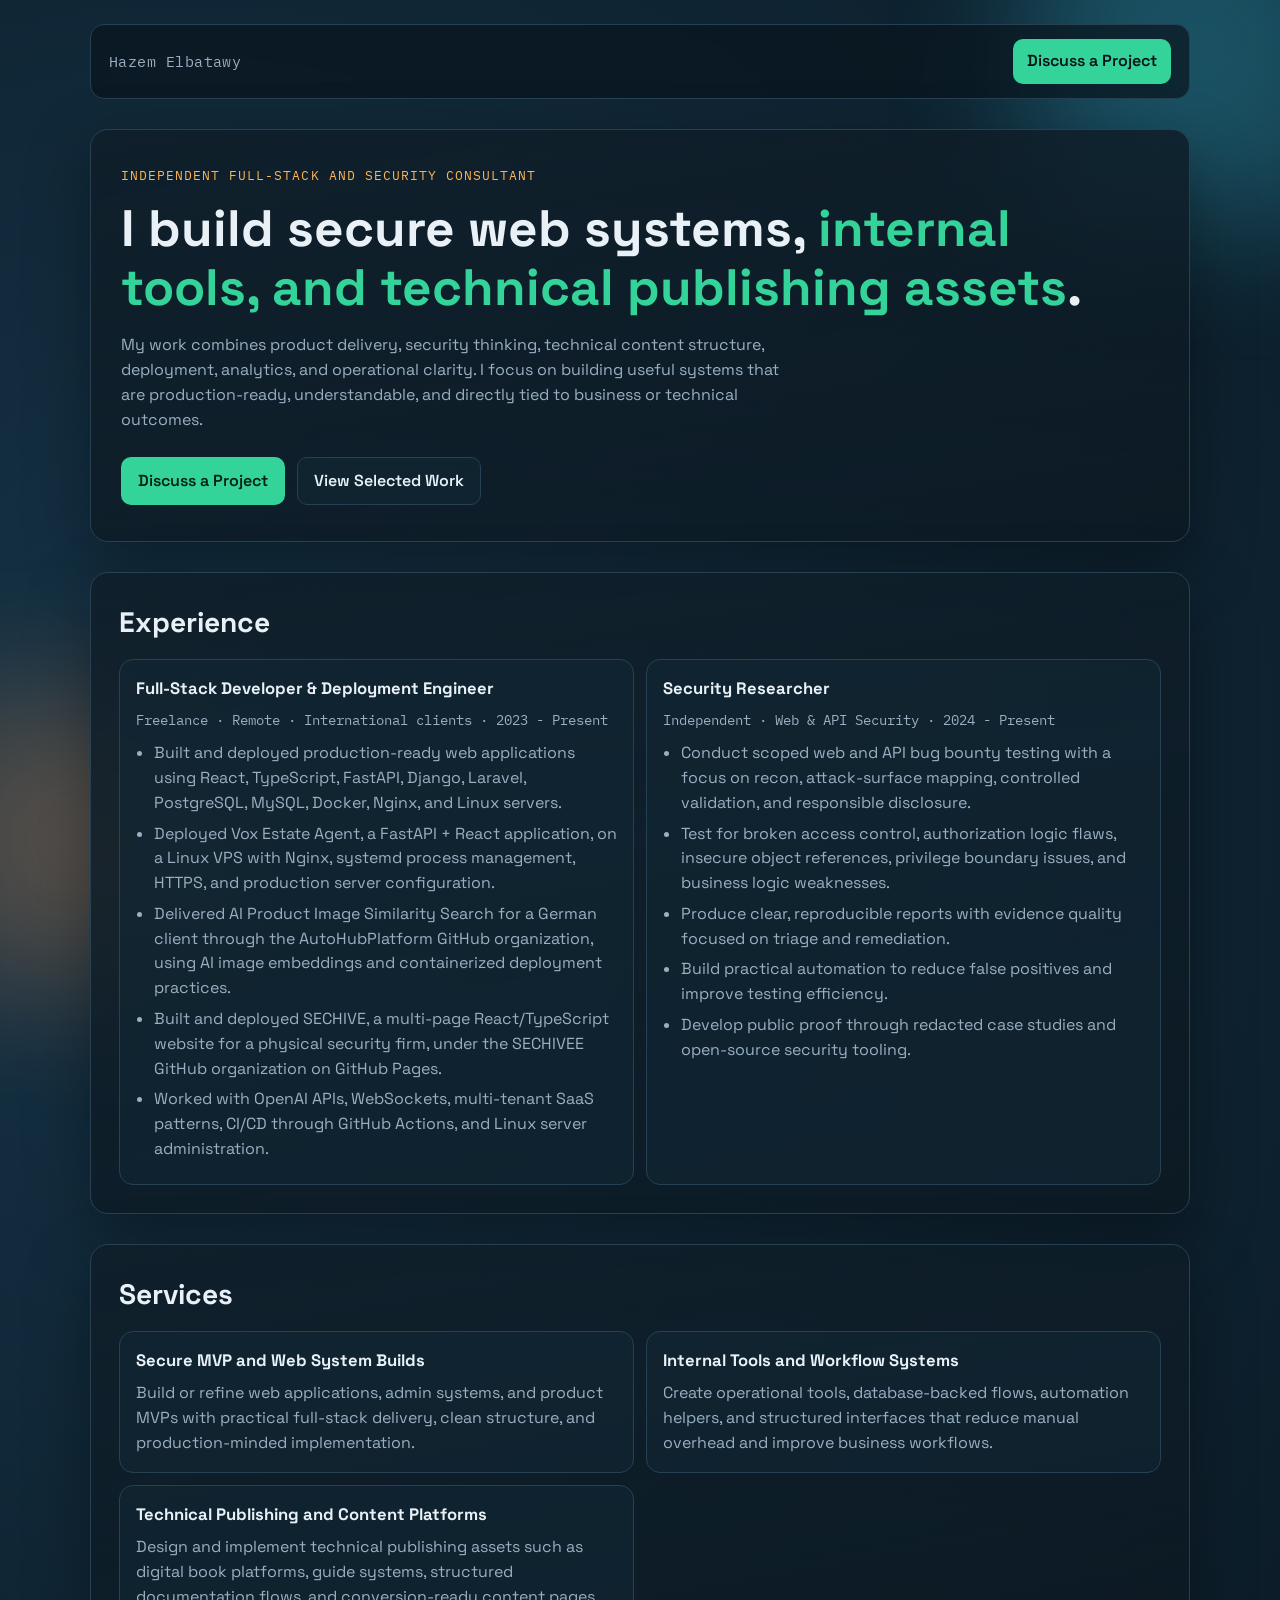
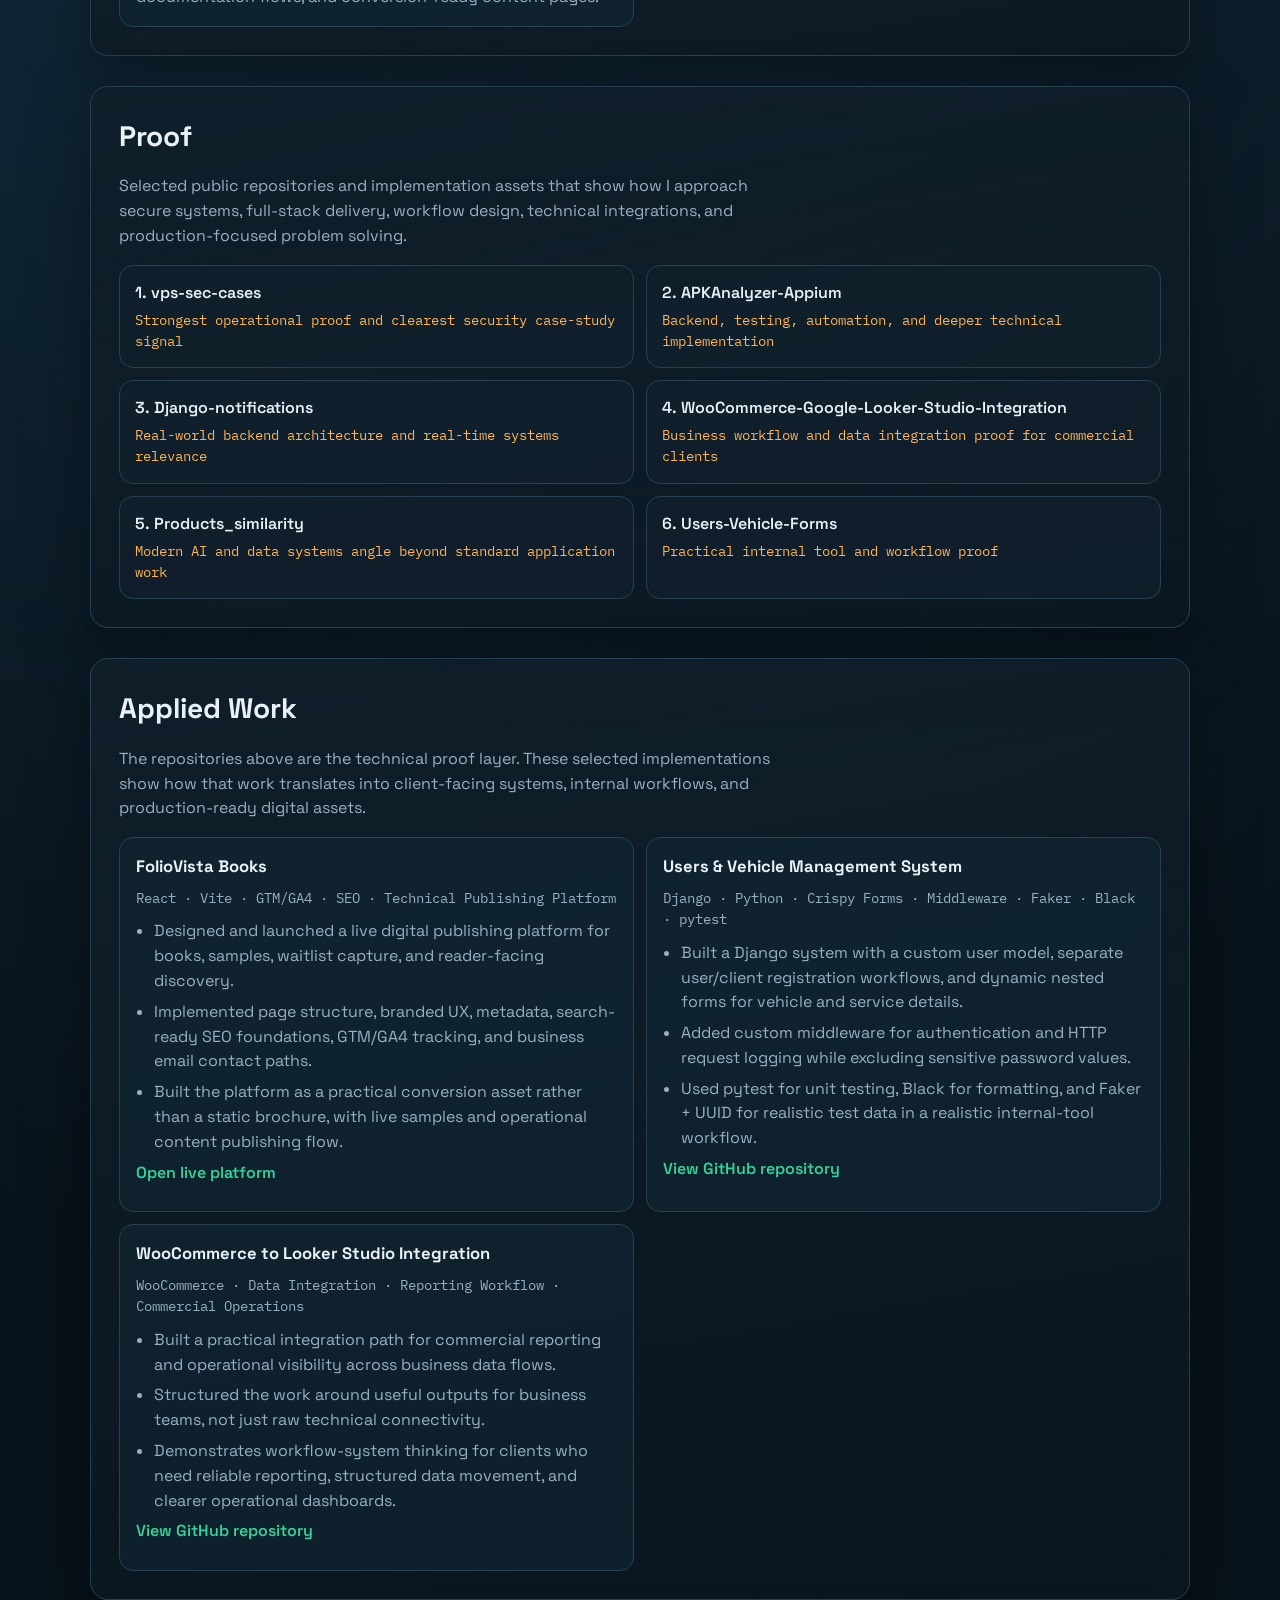
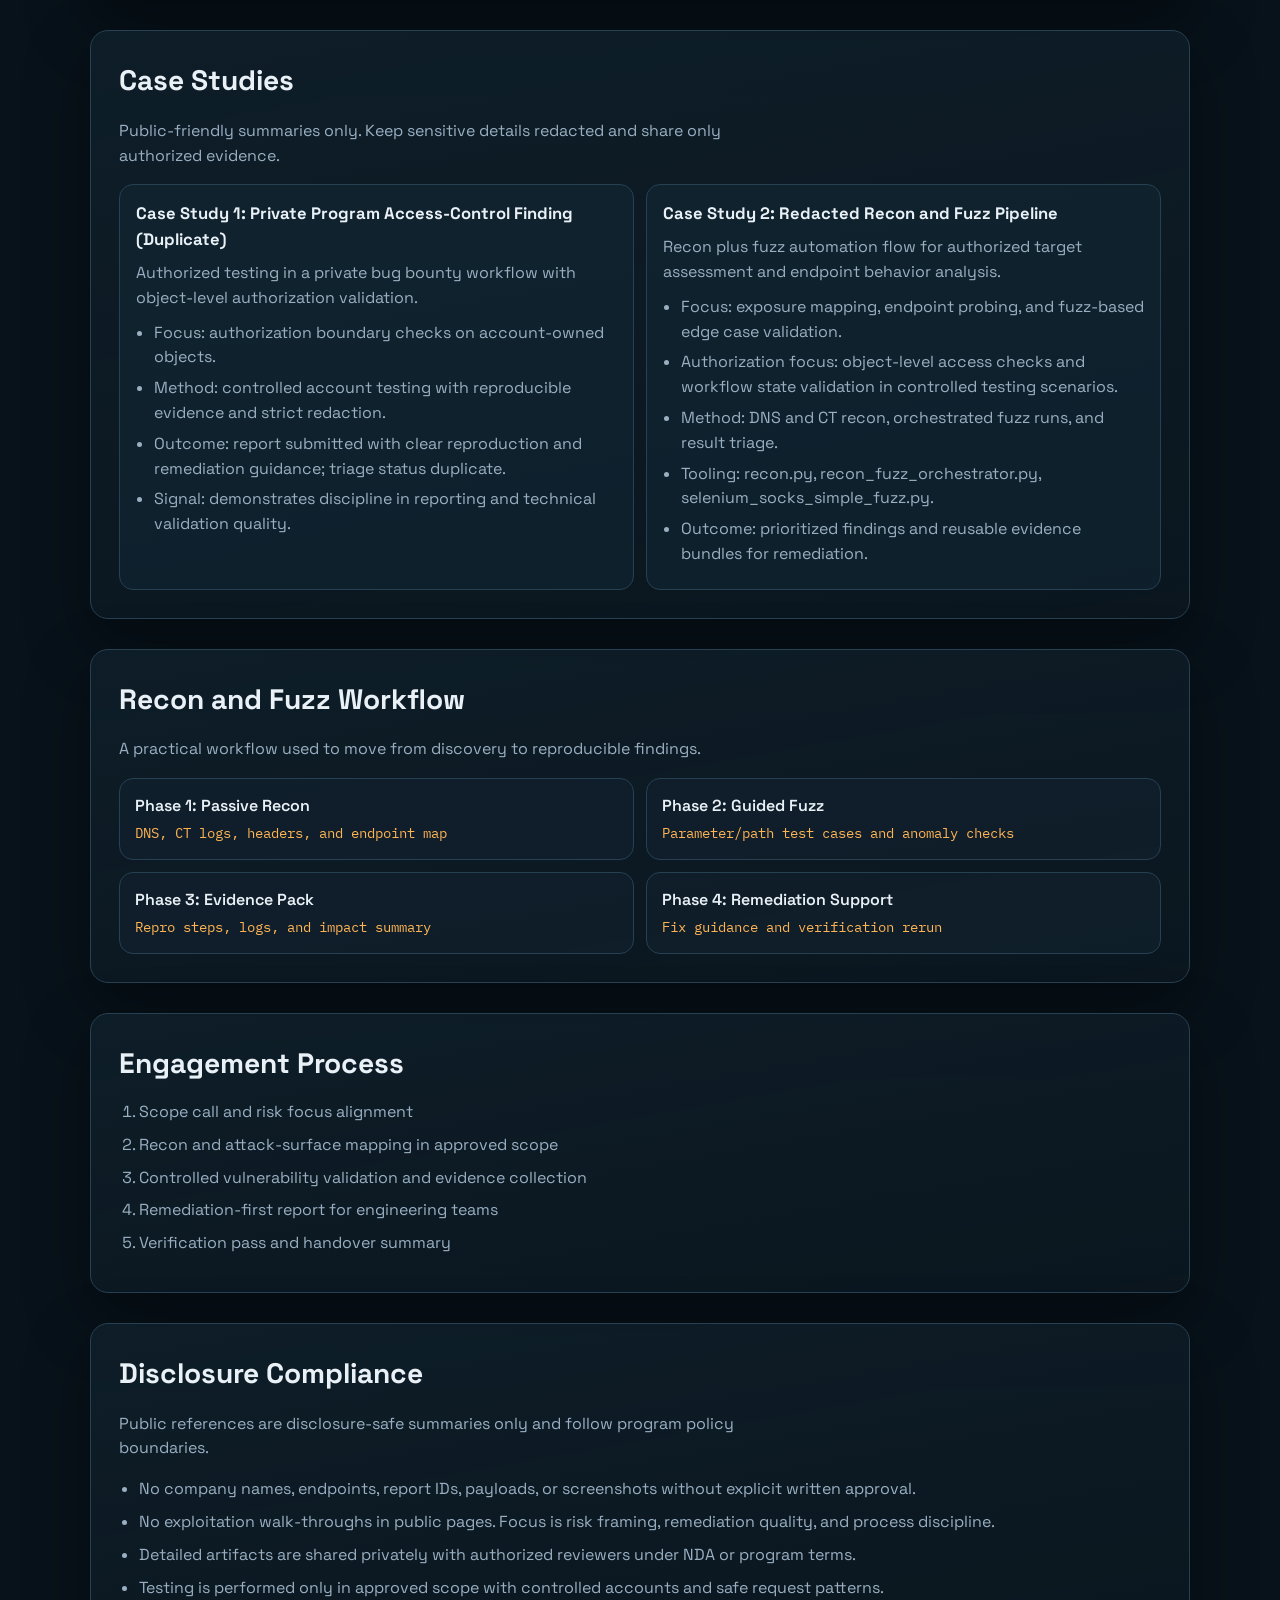
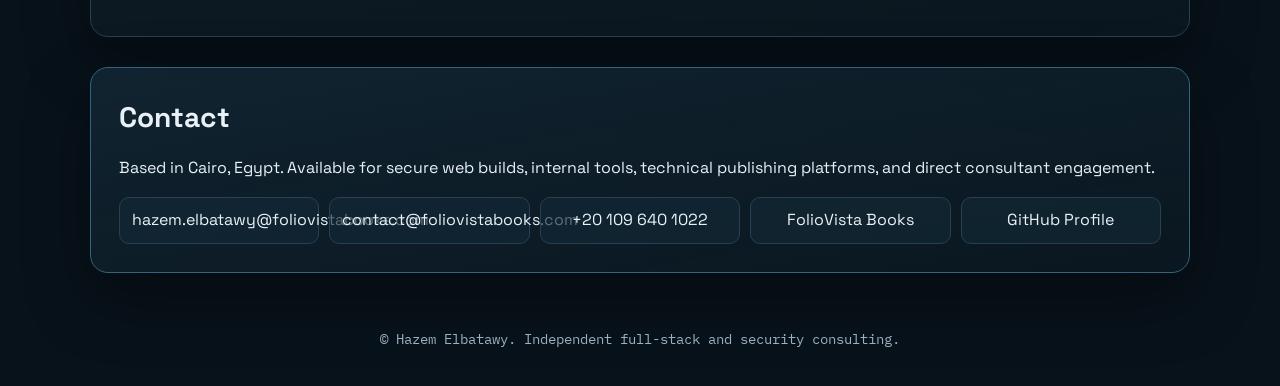
==== commit 9c4b29dd: "Deploy GitHub Pages from github_pages_boilerplate" ====
--- a/docs/index.html
+++ b/docs/index.html
@@ -3,43 +3,43 @@
   <head>
     <meta charset="UTF-8" />
     <meta name="viewport" content="width=device-width, initial-scale=1.0" />
-    <title>Hazem Elbatawy | Full-Stack Developer and Security Researcher</title>
+    <title>Hazem Elbatawy | Independent Full-Stack and Security Consultant</title>
     <meta
       name="description"
-      content="Full-stack developer and security researcher in Cairo, Egypt, building React, TypeScript, FastAPI, Django, Laravel, Docker, AWS, and practical web/API security workflows."
-    />
-    <meta
-      name="keywords"
-      content="Full-Stack Developer, Security Researcher, React, TypeScript, FastAPI, Django, Laravel, Docker, AWS, API Security, Bug Bounty"
+      content="Independent full-stack and security consultant in Cairo, Egypt, building secure web systems, internal tools, technical publishing assets, and structured digital products."
     />
     <meta name="author" content="Hazem Elbatawy" />
     <meta name="robots" content="index,follow,max-image-preview:large" />
     <link rel="canonical" href="https://zoma00.github.io/hazem-elbatawy-portfolio/" />
     <meta property="og:type" content="website" />
-    <meta property="og:title" content="Hazem Elbatawy | Full-Stack Developer and Security Researcher" />
+    <meta property="og:title" content="Hazem Elbatawy | Independent Full-Stack and Security Consultant" />
     <meta
       property="og:description"
-      content="Full-stack developer and security researcher building production-ready web applications, deployment workflows, and practical web/API security testing."
+      content="Independent full-stack and security consultant building secure web systems, internal tools, technical publishing assets, and structured digital products."
     />
     <meta property="og:url" content="https://zoma00.github.io/hazem-elbatawy-portfolio/" />
-    <meta property="og:image" content="https://zoma00.github.io/hazem-elbatawy-portfolio/favicon.svg" />
+    <meta property="og:image" content="https://zoma00.github.io/hazem-elbatawy-portfolio/social-preview.png" />
+    <meta property="og:image:width" content="1200" />
+    <meta property="og:image:height" content="630" />
+    <meta property="og:image:alt" content="Hazem Elbatawy portfolio social preview" />
     <meta name="twitter:card" content="summary_large_image" />
-    <meta name="twitter:title" content="Hazem Elbatawy | Full-Stack Developer and Security Researcher" />
+    <meta name="twitter:title" content="Hazem Elbatawy | Independent Full-Stack and Security Consultant" />
     <meta
       name="twitter:description"
-      content="Full-stack developer and security researcher building production-ready web applications, deployment workflows, and practical web/API security testing."
+      content="Independent full-stack and security consultant building secure web systems, internal tools, technical publishing assets, and structured digital products."
     />
-    <meta name="twitter:image" content="https://zoma00.github.io/hazem-elbatawy-portfolio/favicon.svg" />
+    <meta name="twitter:image" content="https://zoma00.github.io/hazem-elbatawy-portfolio/social-preview.png" />
+    <meta name="twitter:image:alt" content="Hazem Elbatawy portfolio social preview" />
     <script type="application/ld+json">
       {
         "@context": "https://schema.org",
         "@type": "Person",
         "name": "Hazem Elbatawy",
         "url": "https://zoma00.github.io/hazem-elbatawy-portfolio/",
-        "jobTitle": "Full-Stack Developer and Security Researcher",
+        "jobTitle": "Independent Full-Stack and Security Consultant",
         "sameAs": [
           "https://github.com/zoma00",
-          "https://www.linkedin.com/"
+          "https://www.foliovistabooks.com/"
         ]
       }
     </script>
@@ -82,25 +82,25 @@
 
     <header class="topbar reveal" data-delay="0">
       <div class="brand">Hazem Elbatawy</div>
-      <a class="top-cta" href="#contact">Work With Me</a>
+      <a class="top-cta" href="#contact">Discuss a Project</a>
     </header>
 
     <main>
       <section class="hero section reveal" data-delay="80">
-        <p class="eyebrow">Full-Stack Developer and Security Researcher</p>
+        <p class="eyebrow">Independent Full-Stack and Security Consultant</p>
         <h1>
-          I build production web apps and
-          <span>validate web and API security risk</span>.
+          I build secure web systems,
+          <span>internal tools, and technical publishing assets</span>.
         </h1>
         <p class="lead">
-          Cairo-based developer focused on React/TypeScript frontends, FastAPI,
-          Django and Laravel backends, Docker/Linux/Nginx deployments, and
-          practical security workflows for scoped recon, access-control testing,
-          responsible reporting, and remediation verification.
+          My work combines product delivery, security thinking, technical
+          content structure, deployment, analytics, and operational clarity. I
+          focus on building useful systems that are production-ready,
+          understandable, and directly tied to business or technical outcomes.
         </p>
         <div class="hero-actions">
-          <a class="btn btn-primary" href="#projects">View Projects</a>
-          <a class="btn btn-ghost" href="#experience">See Experience</a>
+          <a class="btn btn-primary" href="#contact">Discuss a Project</a>
+          <a class="btn btn-ghost" href="#proof">View Selected Work</a>
         </div>
       </section>
 
@@ -173,52 +173,27 @@
         <h2>Services</h2>
         <div class="cards">
           <article class="card">
-            <h3>Full-Stack Web Application Delivery</h3>
+            <h3>Secure MVP and Web System Builds</h3>
             <p>
-              React/TypeScript frontends and FastAPI, Django, or Laravel
-              backends with practical database, auth, and deployment workflows.
+              Build or refine web applications, admin systems, and product MVPs
+              with practical full-stack delivery, clean structure, and
+              production-minded implementation.
             </p>
           </article>
           <article class="card">
-            <h3>Production Deployment and Server Setup</h3>
+            <h3>Internal Tools and Workflow Systems</h3>
             <p>
-              Docker, Linux, Nginx, HTTPS, systemd, GitHub Actions, GitHub Pages,
-              and AWS EC2 deployment support for real applications.
+              Create operational tools, database-backed flows, automation
+              helpers, and structured interfaces that reduce manual overhead and
+              improve business workflows.
             </p>
           </article>
           <article class="card">
-            <h3>Web/API Attack Surface Assessment</h3>
+            <h3>Technical Publishing and Content Platforms</h3>
             <p>
-              Focused 7-day assessment of exposed endpoints, trust boundaries,
-              and high-risk attack paths in authorized scope.
-            </p>
-          </article>
-          <article class="card">
-            <h3>Access-Control Testing (IDOR/BOLA)</h3>
-            <p>
-              Controlled authorization testing for object ownership and
-              permission boundaries with clear exploitability and impact framing.
-            </p>
-          </article>
-          <article class="card">
-            <h3>Recon and Enumeration Automation</h3>
-            <p>
-              Low-noise recon workflows for target mapping, endpoint discovery,
-              and vulnerability candidate prioritization.
-            </p>
-          </article>
-          <article class="card">
-            <h3>Reproducible Evidence Packaging</h3>
-            <p>
-              Triager-friendly proof packages with clean reproduction steps,
-              impact rationale, and sanitized evidence.
-            </p>
-          </article>
-          <article class="card">
-            <h3>Remediation Verification Retest</h3>
-            <p>
-              Post-fix verification and regression checks to confirm closure of
-              security issues without introducing new weaknesses.
+              Design and implement technical publishing assets such as digital
+              book platforms, guide systems, structured documentation flows, and
+              conversion-ready content pages.
             </p>
           </article>
         </div>
@@ -227,33 +202,70 @@
       <section id="proof" class="section reveal" data-delay="160">
         <h2>Proof</h2>
         <p class="section-intro">
-          Public project links, redacted security summaries, and disclosure-safe
-          proof. Sensitive security evidence stays private unless explicitly
-          authorized.
+          Selected public repositories and implementation assets that show how I
+          approach secure systems, full-stack delivery, workflow design,
+          technical integrations, and production-focused problem solving.
         </p>
         <div class="proof-grid">
-          <a class="proof-item" href="https://github.com/zoma00/Users-Vehicle-Forms" target="_blank" rel="noreferrer" aria-label="Users and Vehicle Management System repository link">
-            <span class="proof-label">Users &amp; Vehicle Management System</span>
-            <span class="proof-link">github.com/zoma00/Users-Vehicle-Forms</span>
-          </a>
-          <a class="proof-item" href="https://sechivee.github.io/SECHIVE/" target="_blank" rel="noreferrer" aria-label="SECHIVE live website link">
-            <span class="proof-label">SECHIVE</span>
-            <span class="proof-link">sechivee.github.io/SECHIVE</span>
-          </a>
-          <a class="proof-item" href="case-studies.html" aria-label="Case studies link">
-            <span class="proof-label">Case Studies (Redacted)</span>
-            <span class="proof-link">Open redacted case studies</span>
-          </a>
-          <a class="proof-item" href="security-findings.html" aria-label="Bug bounty references link">
-            <span class="proof-label">Security Findings (Redacted)</span>
-            <span class="proof-link">Open disclosure references</span>
+          <a class="proof-item" href="https://github.com/zoma00/vps-sec-cases" target="_blank" rel="noreferrer" aria-label="vps-sec-cases repository link">
+            <span class="proof-label">1. vps-sec-cases</span>
+            <span class="proof-link">Strongest operational proof and clearest security case-study signal</span>
+          </a>
+          <a class="proof-item" href="https://github.com/zoma00/APKAnalyzer-Appium" target="_blank" rel="noreferrer" aria-label="APKAnalyzer-Appium repository link">
+            <span class="proof-label">2. APKAnalyzer-Appium</span>
+            <span class="proof-link">Backend, testing, automation, and deeper technical implementation</span>
+          </a>
+          <a class="proof-item" href="https://github.com/zoma00/Django-notifications" target="_blank" rel="noreferrer" aria-label="Django-notifications repository link">
+            <span class="proof-label">3. Django-notifications</span>
+            <span class="proof-link">Real-world backend architecture and real-time systems relevance</span>
+          </a>
+          <a class="proof-item" href="https://github.com/zoma00/WooCommerce-Google-Looker-Studio-Integration" target="_blank" rel="noreferrer" aria-label="WooCommerce Google Looker Studio Integration repository link">
+            <span class="proof-label">4. WooCommerce-Google-Looker-Studio-Integration</span>
+            <span class="proof-link">Business workflow and data integration proof for commercial clients</span>
+          </a>
+          <a class="proof-item" href="https://github.com/zoma00/Products_similarity" target="_blank" rel="noreferrer" aria-label="Products similarity repository link">
+            <span class="proof-label">5. Products_similarity</span>
+            <span class="proof-link">Modern AI and data systems angle beyond standard application work</span>
+          </a>
+          <a class="proof-item" href="https://github.com/zoma00/Users-Vehicle-Forms" target="_blank" rel="noreferrer" aria-label="Users Vehicle Forms repository link">
+            <span class="proof-label">6. Users-Vehicle-Forms</span>
+            <span class="proof-link">Practical internal tool and workflow proof</span>
           </a>
         </div>
       </section>
 
       <section id="projects" class="section reveal" data-delay="175">
-        <h2>Projects</h2>
+        <h2>Applied Work</h2>
+        <p class="section-intro">
+          The repositories above are the technical proof layer. These selected
+          implementations show how that work translates into client-facing
+          systems, internal workflows, and production-ready digital assets.
+        </p>
         <div class="cards">
+          <article class="card case-card">
+            <h3>FolioVista Books</h3>
+            <p class="role-meta">React &middot; Vite &middot; GTM/GA4 &middot; SEO &middot; Technical Publishing Platform</p>
+            <ul class="case-points">
+              <li>
+                Designed and launched a live digital publishing platform for
+                books, samples, waitlist capture, and reader-facing discovery.
+              </li>
+              <li>
+                Implemented page structure, branded UX, metadata, search-ready
+                SEO foundations, GTM/GA4 tracking, and business email contact
+                paths.
+              </li>
+              <li>
+                Built the platform as a practical conversion asset rather than a
+                static brochure, with live samples and operational content
+                publishing flow.
+              </li>
+            </ul>
+            <p class="project-link">
+              <a href="https://www.foliovistabooks.com/" target="_blank" rel="noreferrer">Open live platform</a>
+            </p>
+          </article>
+
           <article class="card case-card">
             <h3>Users &amp; Vehicle Management System</h3>
             <p class="role-meta">Django &middot; Python &middot; Crispy Forms &middot; Middleware &middot; Faker &middot; Black &middot; pytest</p>
@@ -269,7 +281,8 @@
               </li>
               <li>
                 Used pytest for unit testing, Black for formatting, and Faker +
-                UUID for realistic test data.
+                UUID for realistic test data in a realistic internal-tool
+                workflow.
               </li>
             </ul>
             <p class="project-link">
@@ -278,48 +291,26 @@
           </article>
 
           <article class="card case-card">
-            <h3>SECHIVE</h3>
-            <p class="role-meta">React &middot; TypeScript &middot; GitHub Pages &middot; Physical Security Website</p>
-            <ul class="case-points">
-              <li>
-                Built and deployed a live multi-page website for a physical
-                security firm.
-              </li>
-              <li>
-                Implemented responsive UI, client-facing pages, and production
-                deployment through GitHub Pages.
+            <h3>WooCommerce to Looker Studio Integration</h3>
+            <p class="role-meta">WooCommerce &middot; Data Integration &middot; Reporting Workflow &middot; Commercial Operations</p>
+            <ul class="case-points">
+              <li>
+                Built a practical integration path for commercial reporting and
+                operational visibility across business data flows.
+              </li>
+              <li>
+                Structured the work around useful outputs for business teams,
+                not just raw technical connectivity.
+              </li>
+              <li>
+                Demonstrates workflow-system thinking for clients who need
+                reliable reporting, structured data movement, and clearer
+                operational dashboards.
               </li>
             </ul>
             <p class="project-link">
-              <a href="https://sechivee.github.io/SECHIVE/" target="_blank" rel="noreferrer">Open live demo</a>
-            </p>
-          </article>
-
-          <article class="card case-card">
-            <h3>Calories Zone Preview</h3>
-            <p class="role-meta">HTML &middot; CSS &middot; JavaScript &middot; LocalStorage &middot; Nutrition Calculator &middot; Food-Tech</p>
-            <ul class="case-points">
-              <li>
-                Built a browser preview for calorie planning, meal logging, and
-                nutrition guidance.
-              </li>
-              <li>
-                Implemented profile-based BMR, BMI, maintenance calorie, target
-                calorie, and macro calculations.
-              </li>
-              <li>
-                Added meal logging with automatic nutrition estimates and local
-                browser storage.
-              </li>
-              <li>
-                Built a guide score system covering macros, satiety, slow-carb
-                quality, nutrient density, processing level, and age/activity fit.
-              </li>
-              <li>
-                Preparing to discuss this food-tech direction while attending
-                Informa Food Summit in early June 2026.
-              </li>
-            </ul>
+              <a href="https://github.com/zoma00/WooCommerce-Google-Looker-Studio-Integration" target="_blank" rel="noreferrer">View GitHub repository</a>
+            </p>
           </article>
         </div>
       </section>
@@ -452,14 +443,16 @@
       <section id="contact" class="section contact reveal" data-delay="250">
         <h2>Contact</h2>
         <p>
-          Based in Cairo, Egypt. Available for full-stack development,
-          production deployment support, and practical web/API security testing.
+          Based in Cairo, Egypt. Available for secure web builds, internal
+          tools, technical publishing platforms, and direct consultant
+          engagement.
         </p>
         <div class="contact-grid">
-          <a href="mailto:zoma0097@gmail.com">zoma0097@gmail.com</a>
+          <a href="mailto:hazem.elbatawy@foliovistabooks.com">hazem.elbatawy@foliovistabooks.com</a>
+          <a href="mailto:contact@foliovistabooks.com">contact@foliovistabooks.com</a>
           <a href="tel:+201096401022">+20 109 640 1022</a>
-          <a href="https://www.linkedin.com/" target="_blank" rel="noreferrer"
-            >LinkedIn Profile</a
+          <a href="https://www.foliovistabooks.com/" target="_blank" rel="noreferrer"
+            >FolioVista Books</a
           >
           <a href="https://github.com/zoma00" target="_blank" rel="noreferrer"
             >GitHub Profile</a
@@ -469,7 +462,7 @@
     </main>
 
     <footer class="footer reveal" data-delay="290">
-      <p>© <span id="year"></span> Hazem Elbatawy. Full-stack development and authorized security testing.</p>
+      <p>© <span id="year"></span> Hazem Elbatawy. Independent full-stack and security consulting.</p>
     </footer>
 
     <script src="script.js"></script>
